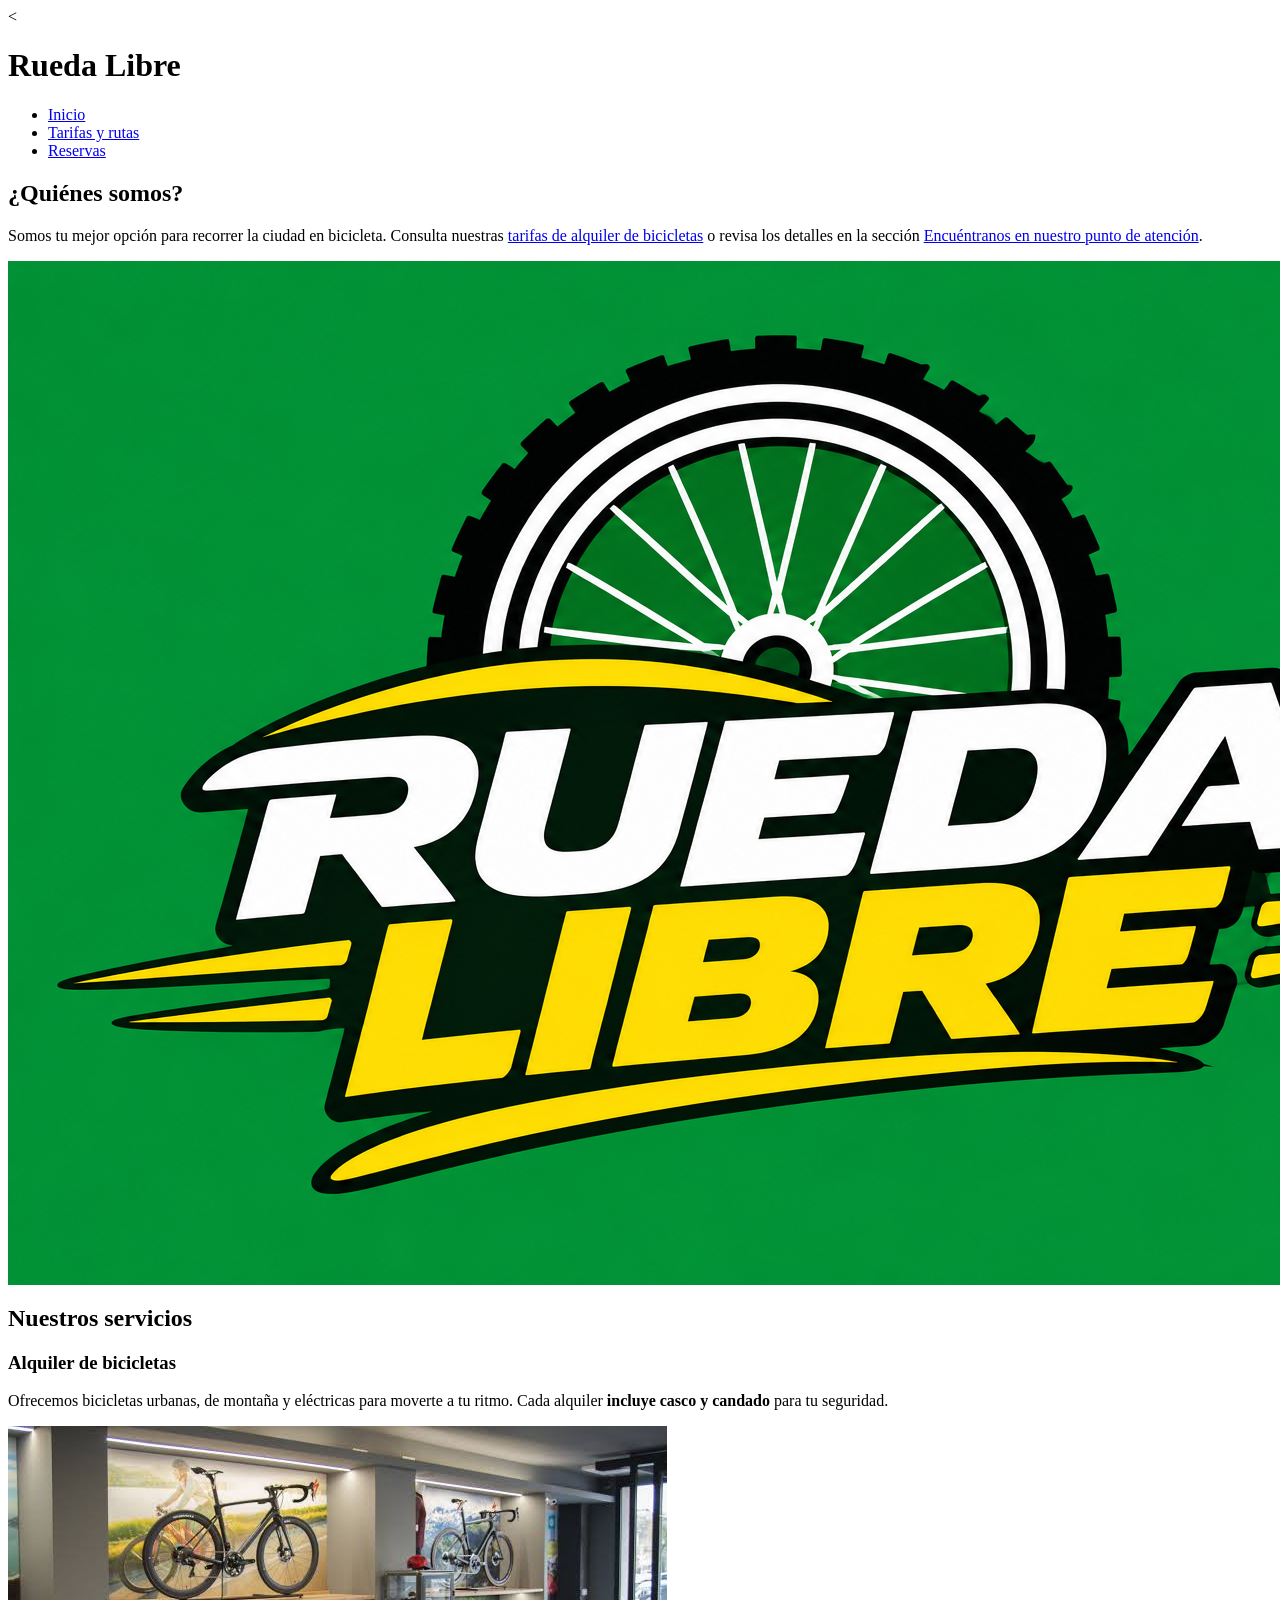
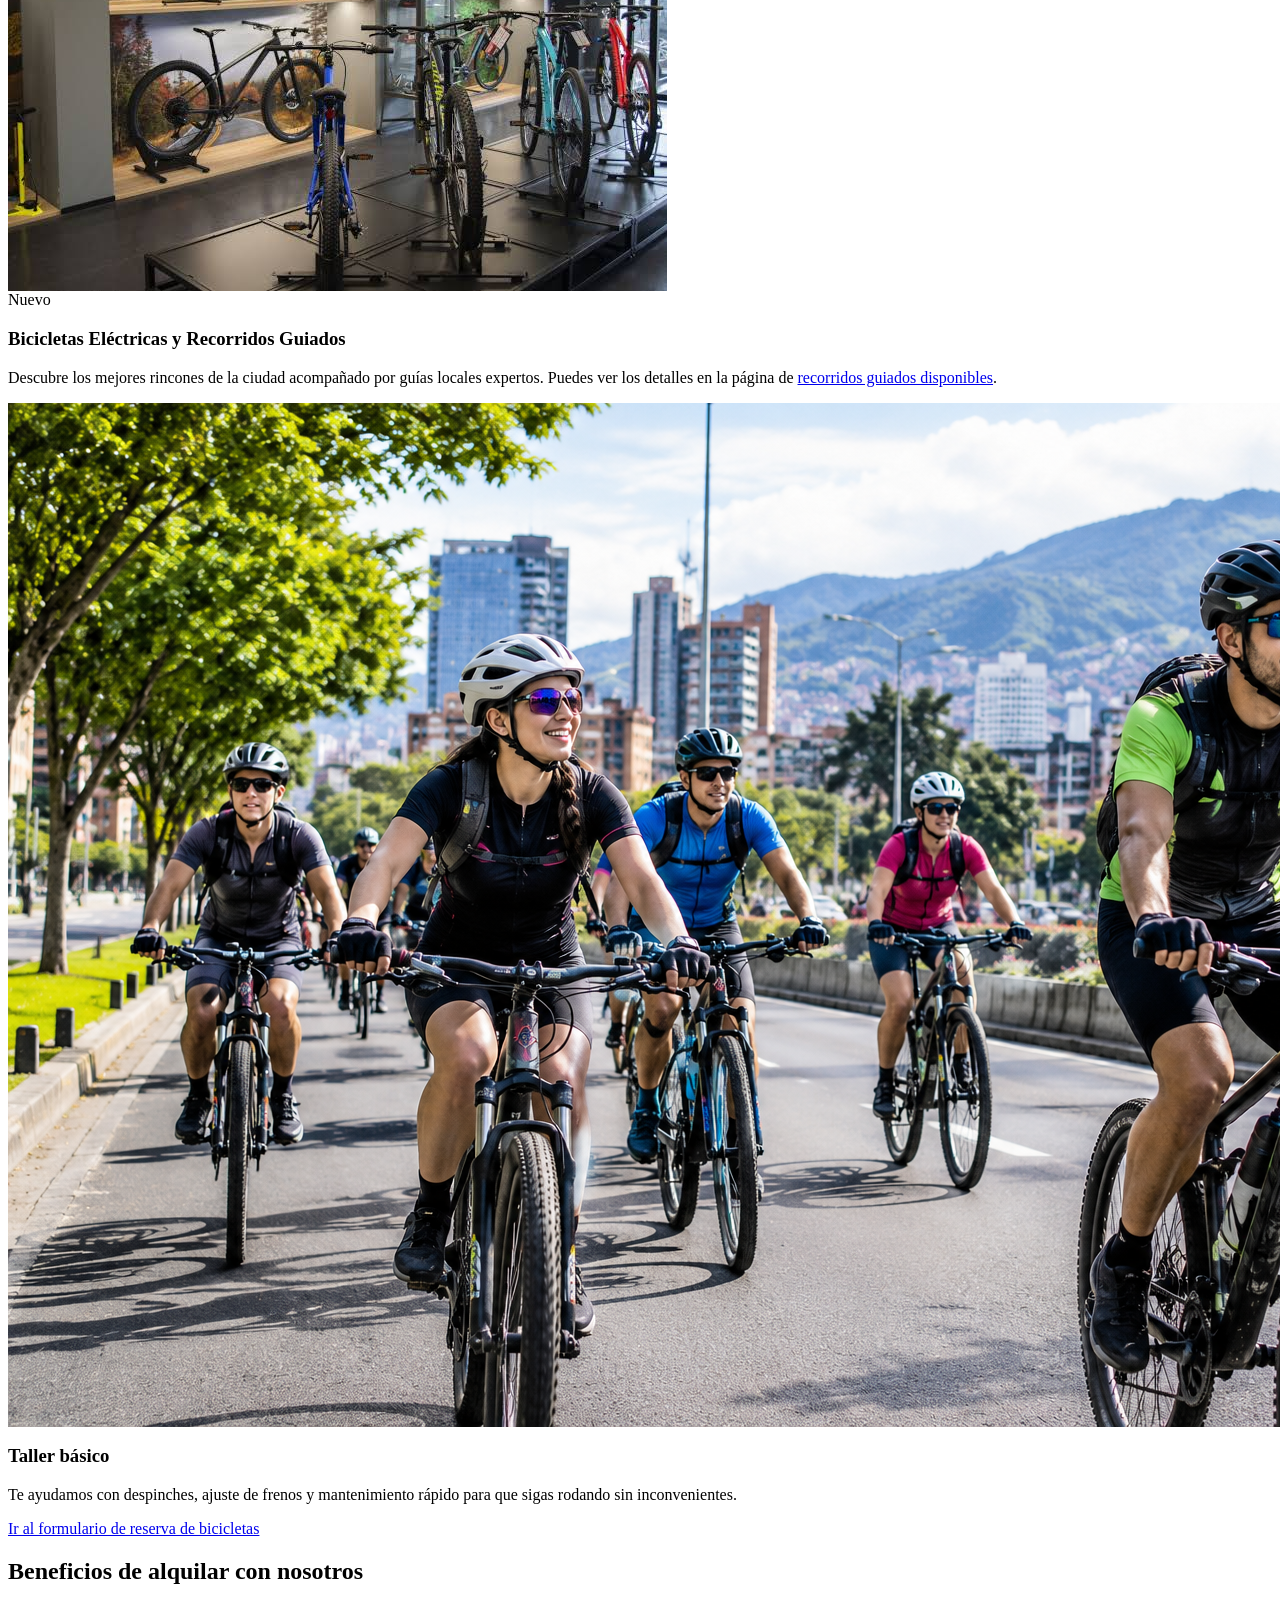
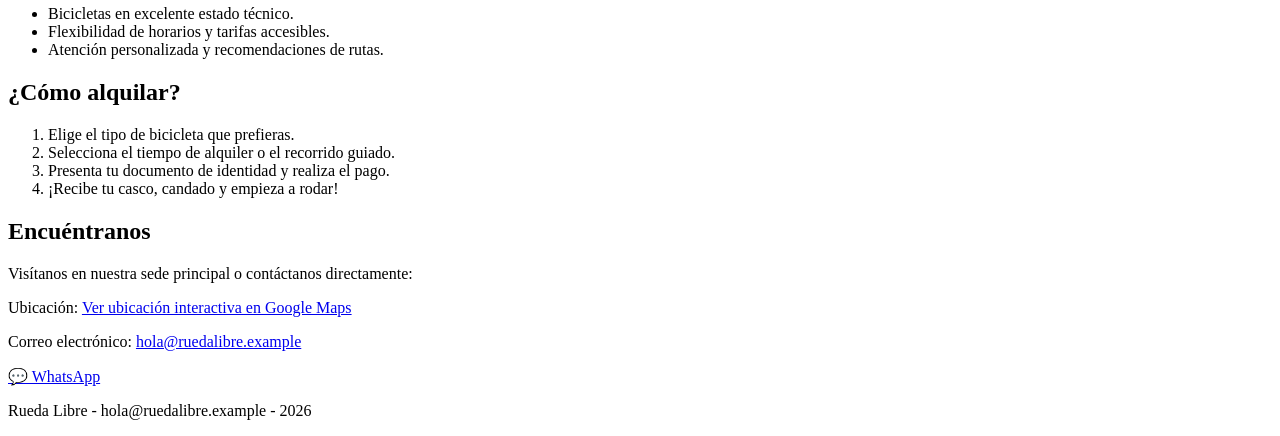
==== Index.html @ f7ac11cc "Se actualizan datos de tarifa usuario" ====
<<!DOCTYPE html>
<html lang="es">
<head>
    <meta charset="UTF-8">
    <meta name="viewport" content="width=device-width, initial-scale=1.0">
    <meta name="description" content="Rueda Libre - Alquiler de bicicletas y recorridos guiados en Medellín.">
    <title>Rueda Libre | Alquiler de bicicletas en Medellín</title>

    <!-- Google Fonts: Montserrat (700) y Open Sans (400, 600) (MiniReto 9) -->
    <link rel="preconnect" href="https://fonts.googleapis.com">
    <link rel="preconnect" href="https://fonts.gstatic.com" crossorigin>
    <link href="https://fonts.googleapis.com/css2?family=Montserrat:wght@700&family=Open+Sans:wght@400;600&display=swap" rel="stylesheet">

    <!-- Hoja de estilos externa (MiniReto 9) -->
    <link rel="stylesheet" href="css/styles.css">
</head>
<body>

    <header>
        <h1>Rueda Libre</h1>
        <nav aria-label="Navegación principal">
            <ul id="menu">
                <li><a href="index.html" class="activo">Inicio</a></li>
                <li><a href="paginas/tarifas.html">Tarifas y rutas</a></li>
                <li><a href="paginas/reservas.html">Reservas</a></li>
            </ul>
        </nav>
    </header>

    <main>
        <section>
            <h2>¿Quiénes somos?</h2>
            <p>Somos tu mejor opción para recorrer la ciudad en bicicleta. Consulta nuestras <a href="paginas/tarifas.html">tarifas de alquiler de bicicletas</a> o revisa los detalles en la sección <a href="#encuentranos">Encuéntranos en nuestro punto de atención</a>.</p>
            <img src="Imagenes/portada.jpg" alt="Persona disfrutando un recorrido en bicicleta por la ciudad" class="portada-img">
        </section>

        <section>
            <h2>Nuestros servicios</h2>

            <article class="tarjeta">
                <h3>Alquiler de bicicletas</h3>
                <p>Ofrecemos bicicletas urbanas, de montaña y eléctricas para moverte a tu ritmo. Cada alquiler <strong>incluye casco y candado</strong> para tu seguridad.</p>
                <img src="Imagenes/imagenes4.jpeg" alt="Bicicleta urbana lista para alquilar en la tienda">
            </article>

            <!-- Tarjeta con etiqueta "Nuevo" anclada (MiniReto 12) -->
            <article class="tarjeta">
                <span class="badge-nuevo">Nuevo</span>
                <h3>Bicicletas Eléctricas y Recorridos Guiados</h3>
                <p>Descubre los mejores rincones de la ciudad acompañado por guías locales expertos. Puedes ver los detalles en la página de <a href="paginas/tarifas.html#recorridos">recorridos guiados disponibles</a>.</p>
                <img src="Imagenes/Ruta paseo.jpg" alt="Grupo de ciclistas participando en un recorrido guiado">
            </article>

            <article class="tarjeta">
                <h3>Taller básico</h3>
                <p>Te ayudamos con despinches, ajuste de frenos y mantenimiento rápido para que sigas rodando sin inconvenientes.</p>
            </article>

            <p><a href="paginas/reservas.html" class="btn-cta">Ir al formulario de reserva de bicicletas</a></p>
        </section>

        <section>
            <h2>Beneficios de alquilar con nosotros</h2>
            <ul>
                <li>Bicicletas en excelente estado técnico.</li>
                <li>Flexibilidad de horarios y tarifas accesibles.</li>
                <li>Atención personalizada y recomendaciones de rutas.</li>
            </ul>
        </section>

        <section>
            <h2>¿Cómo alquilar?</h2>
            <ol>
                <li>Elige el tipo de bicicleta que prefieras.</li>
                <li>Selecciona el tiempo de alquiler o el recorrido guiado.</li>
                <li>Presenta tu documento de identidad y realiza el pago.</li>
                <li>¡Recibe tu casco, candado y empieza a rodar!</li>
            </ol>
        </section>

        <section id="encuentranos">
            <h2>Encuéntranos</h2>
            <p>Visítanos en nuestra sede principal o contáctanos directamente:</p>
            <p>Ubicación: <a href="https://maps.google.com" target="_blank" rel="noopener noreferrer">Ver ubicación interactiva en Google Maps</a></p>
            <p>Correo electrónico: <a href="mailto:hola@ruedalibre.example">hola@ruedalibre.example</a></p>
        </section>
    </main>

    <!-- Enlace flotante a WhatsApp (MiniReto 12) -->
    <a href="https://wa.me/573000000000" class="whatsapp-float" target="_blank" rel="noopener noreferrer" aria-label="Contactar por WhatsApp">
        💬 WhatsApp
    </a>

    <footer>
        <p>Rueda Libre - hola@ruedalibre.example - 2026</p>
    </footer>

</body>
</html>
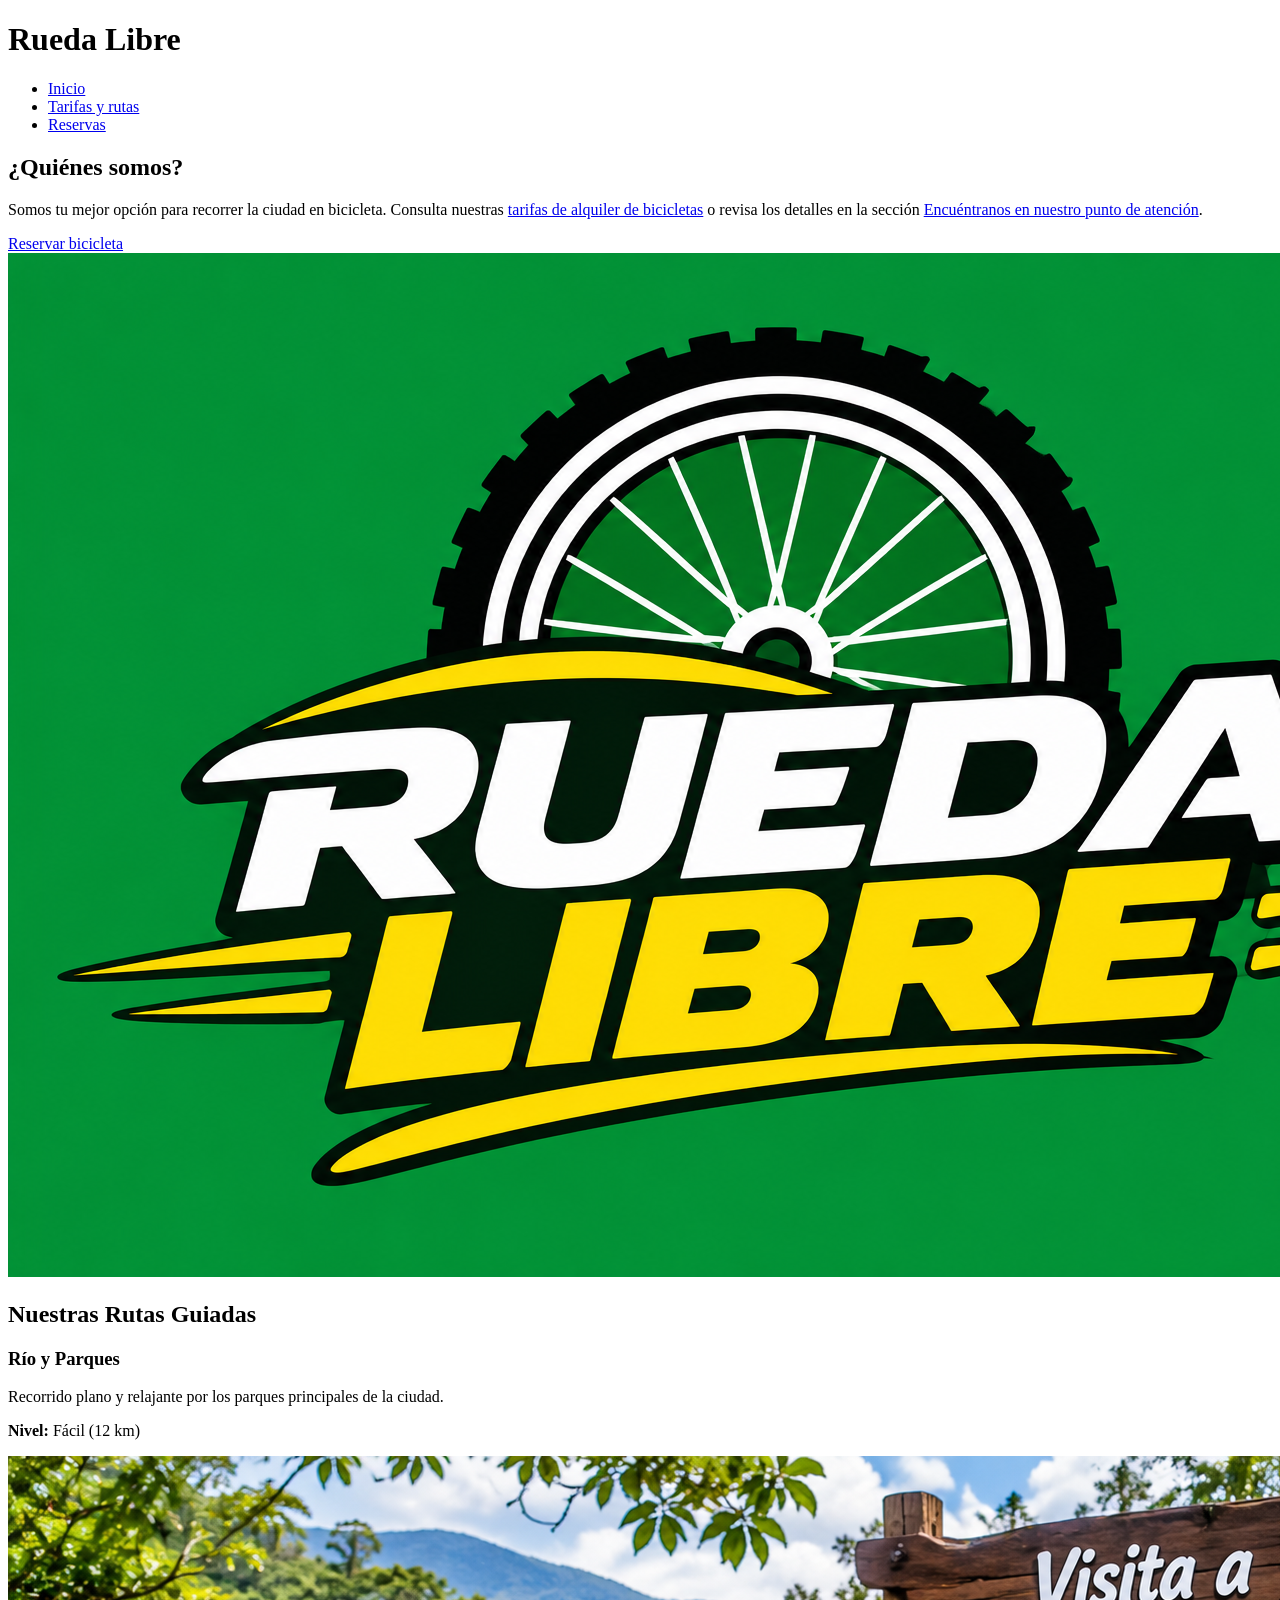
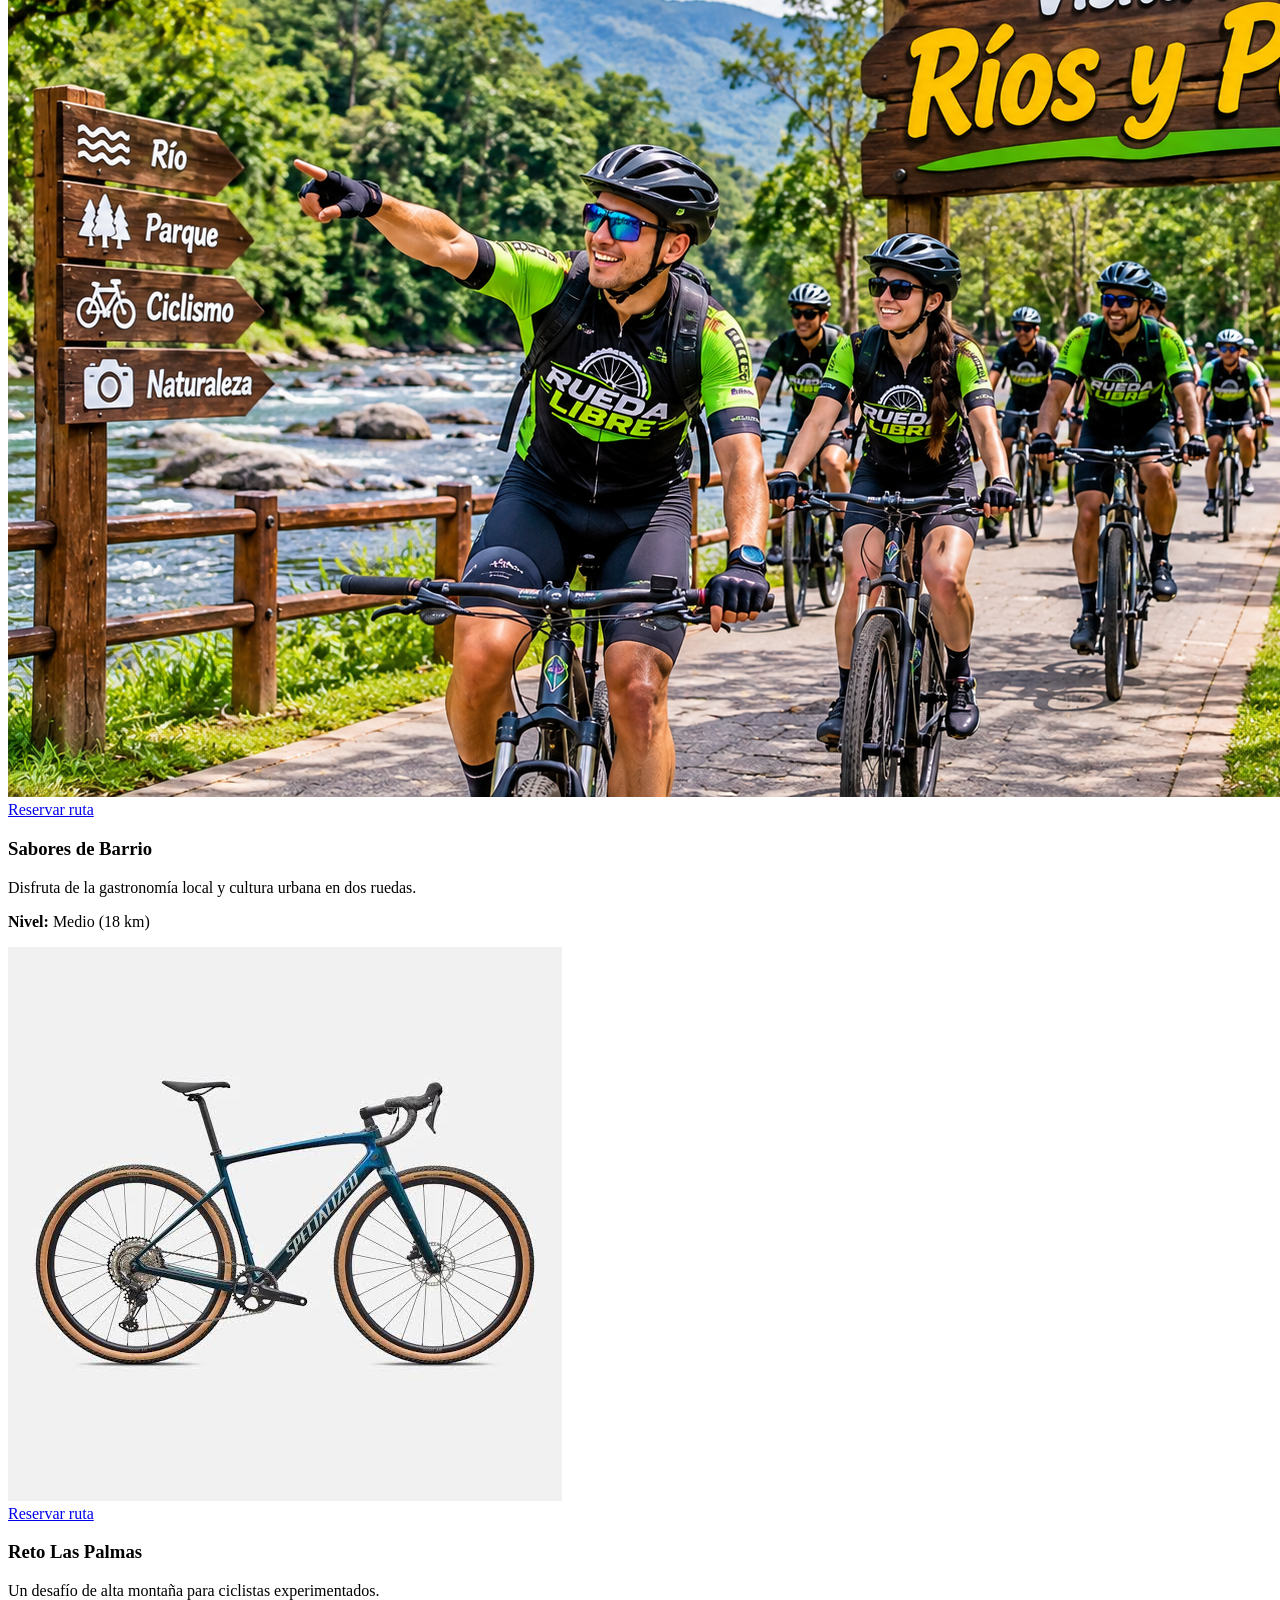
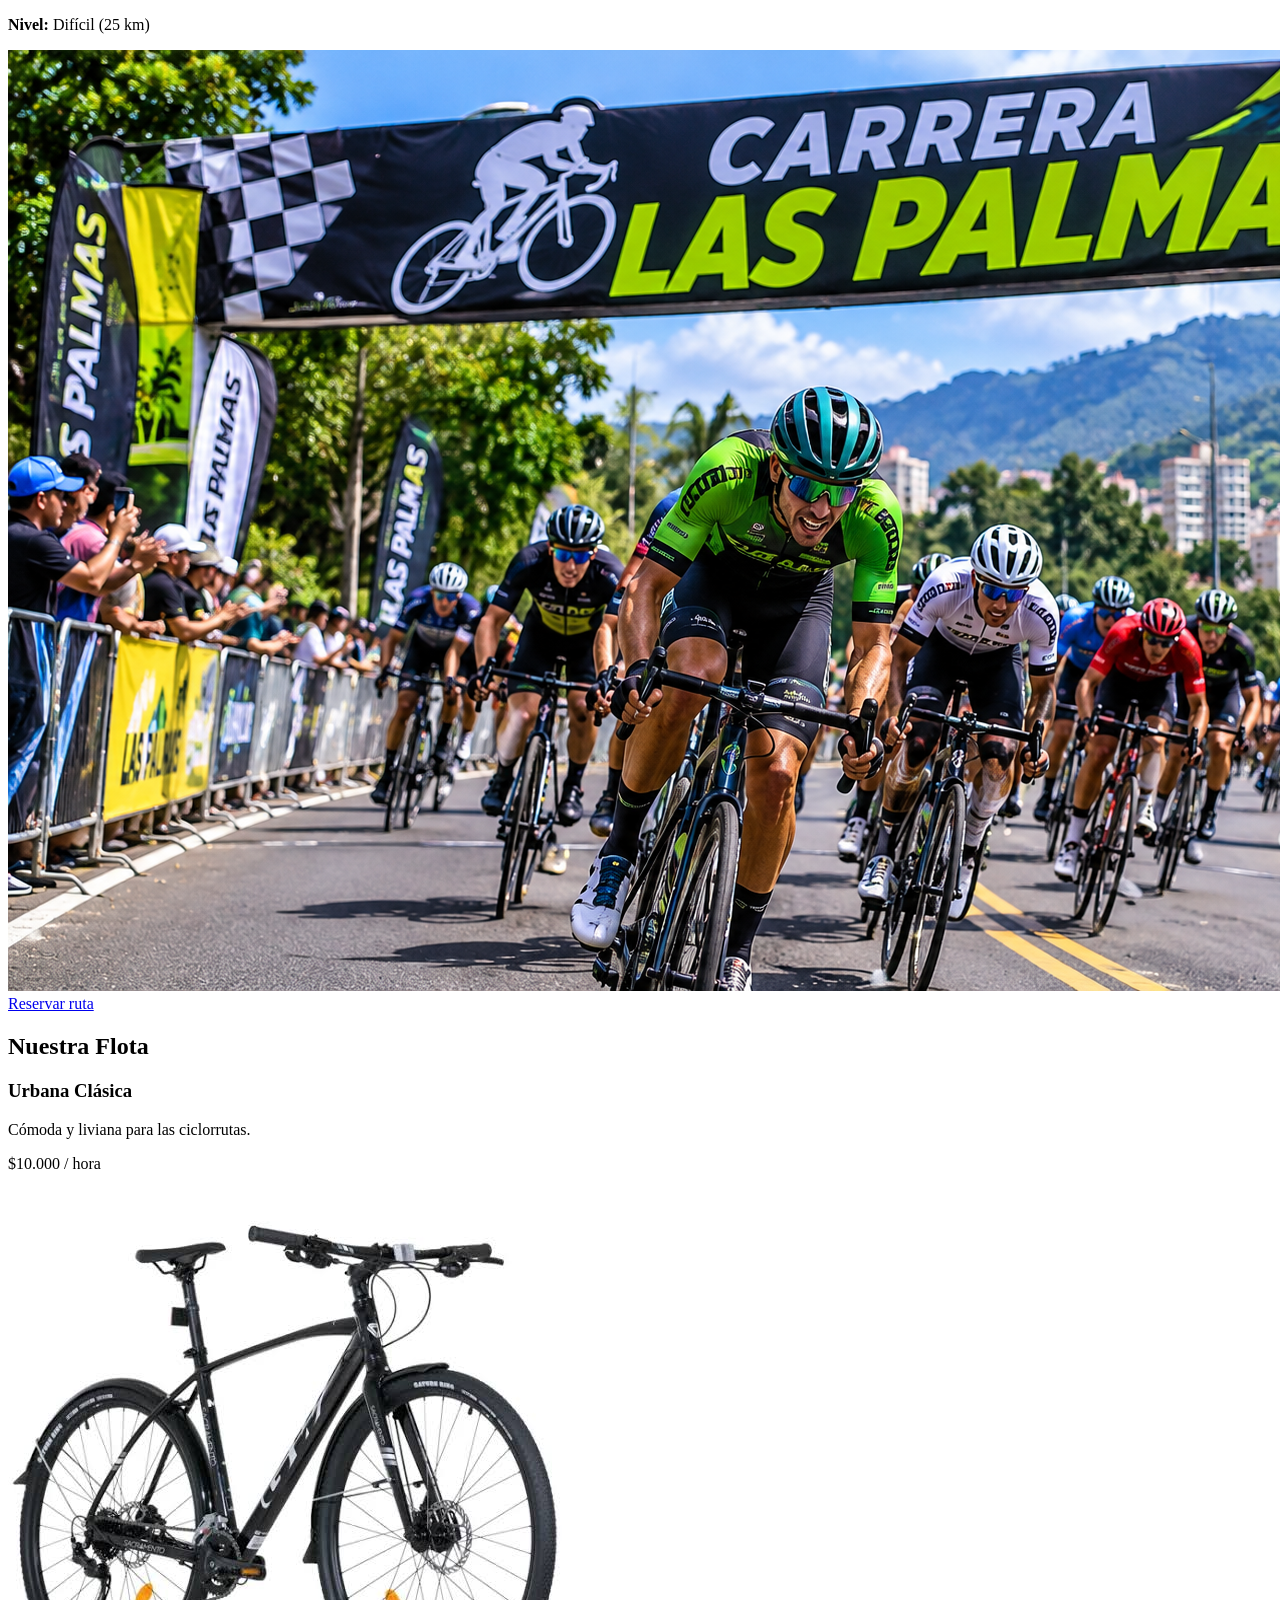
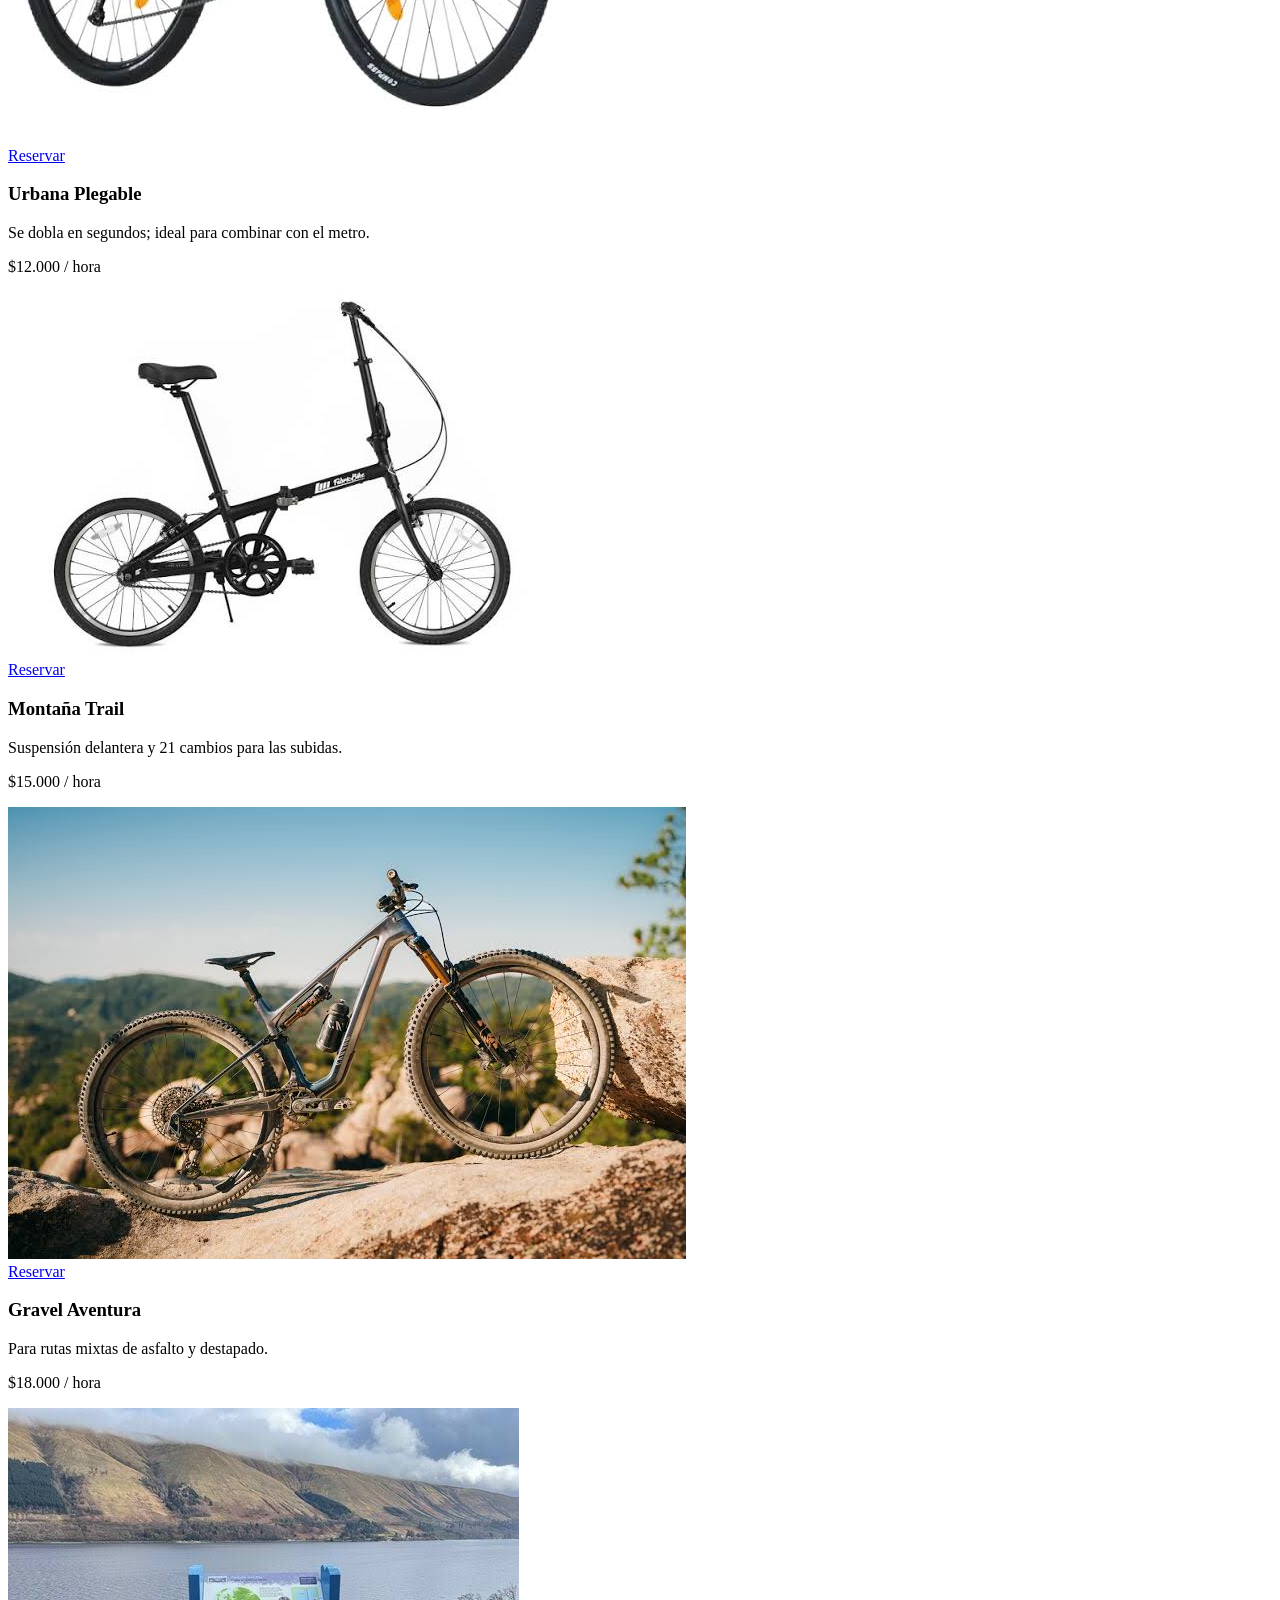
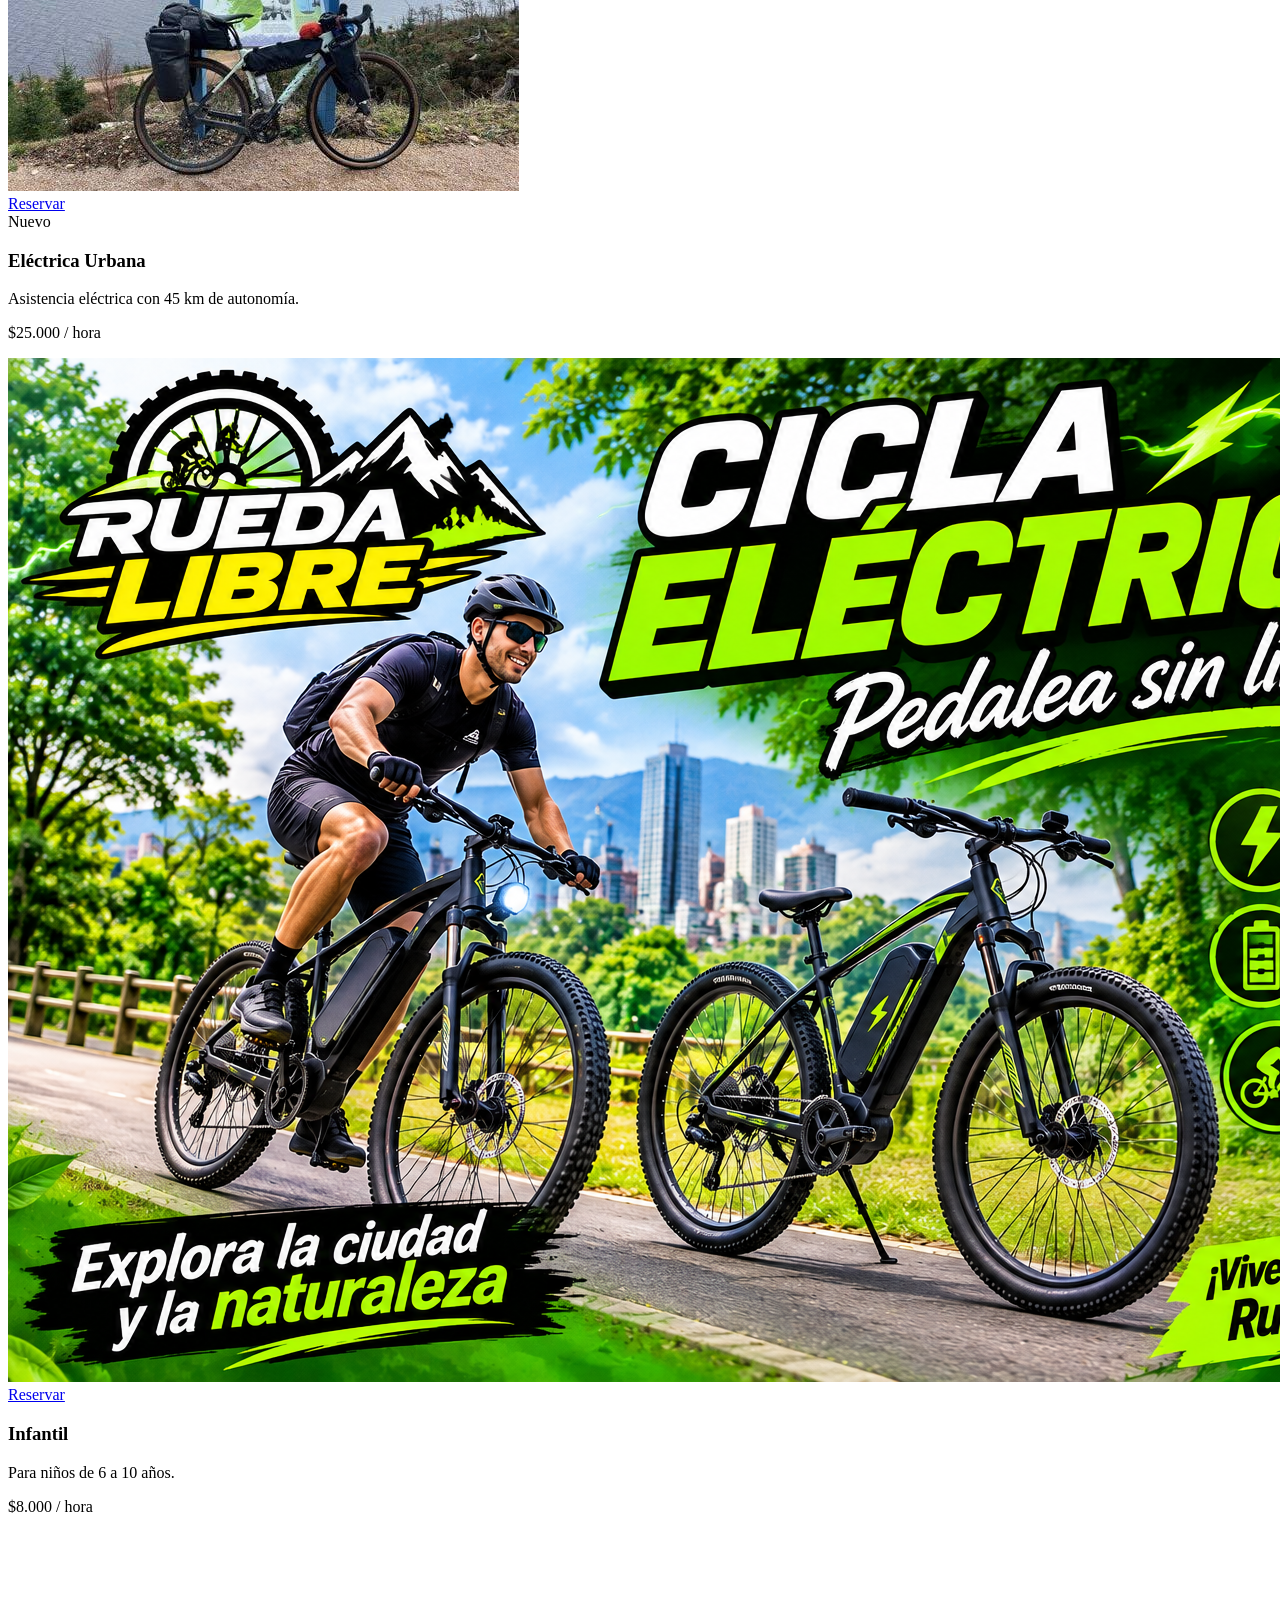
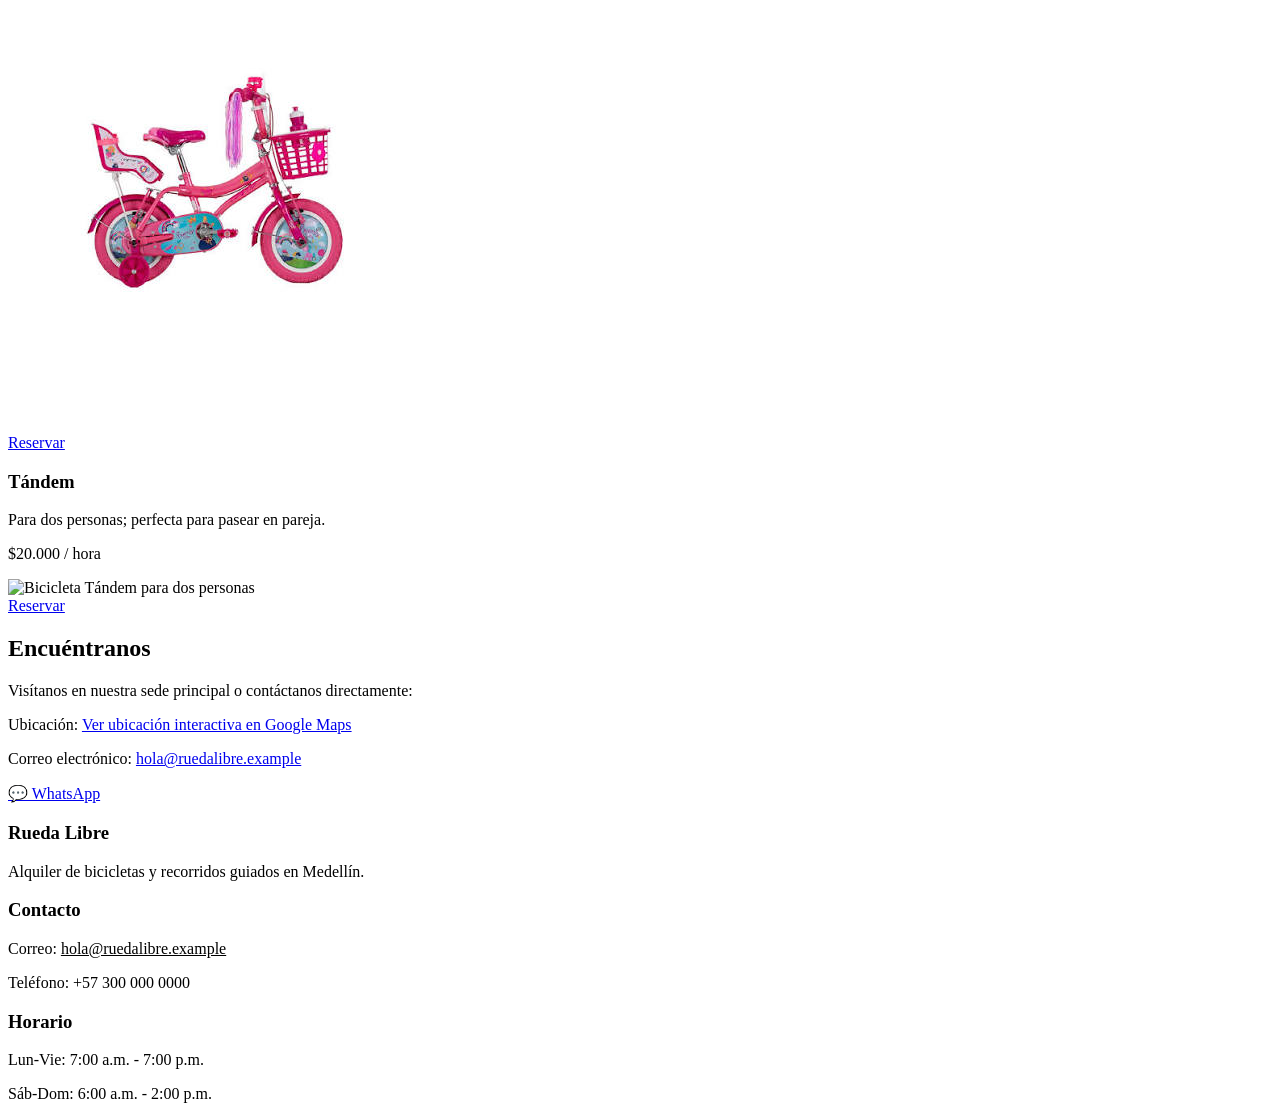
==== commit 9c46b679: "Semana 2" ====
--- a/Index.html
+++ b/Index.html
@@ -1,4 +1,4 @@
-<<!DOCTYPE html>
+<!DOCTYPE html>
 <html lang="es">
 <head>
     <meta charset="UTF-8">
@@ -6,12 +6,9 @@
     <meta name="description" content="Rueda Libre - Alquiler de bicicletas y recorridos guiados en Medellín.">
     <title>Rueda Libre | Alquiler de bicicletas en Medellín</title>
 
-    <!-- Google Fonts: Montserrat (700) y Open Sans (400, 600) (MiniReto 9) -->
     <link rel="preconnect" href="https://fonts.googleapis.com">
     <link rel="preconnect" href="https://fonts.gstatic.com" crossorigin>
     <link href="https://fonts.googleapis.com/css2?family=Montserrat:wght@700&family=Open+Sans:wght@400;600&display=swap" rel="stylesheet">
-
-    <!-- Hoja de estilos externa (MiniReto 9) -->
     <link rel="stylesheet" href="css/styles.css">
 </head>
 <body>
@@ -28,54 +25,130 @@
     </header>
 
     <main>
-        <section>
-            <h2>¿Quiénes somos?</h2>
-            <p>Somos tu mejor opción para recorrer la ciudad en bicicleta. Consulta nuestras <a href="paginas/tarifas.html">tarifas de alquiler de bicicletas</a> o revisa los detalles en la sección <a href="#encuentranos">Encuéntranos en nuestro punto de atención</a>.</p>
-            <img src="Imagenes/portada.jpg" alt="Persona disfrutando un recorrido en bicicleta por la ciudad" class="portada-img">
+        <!-- Portada en 2 columnas (Grid) -->
+        <section class="portada-grid">
+            <div>
+                <h2>¿Quiénes somos?</h2>
+                <p>Somos tu mejor opción para recorrer la ciudad en bicicleta. Consulta nuestras <a href="paginas/tarifas.html">tarifas de alquiler de bicicletas</a> o revisa los detalles en la sección <a href="#encuentranos">Encuéntranos en nuestro punto de atención</a>.</p>
+                <a href="paginas/reservas.html" class="btn-cta">Reservar bicicleta</a>
+            </div>
+            <div>
+                <img src="Imagenes/portada.jpg" alt="Persona disfrutando un recorrido en bicicleta por la ciudad" class="portada-img">
+            </div>
         </section>
 
+        <!-- Galería de Rutas Guiadas (MiniReto 3: 3 columnas en escritorio) -->
         <section>
-            <h2>Nuestros servicios</h2>
+            <h2>Nuestras Rutas Guiadas</h2>
+            <div class="rutas-grid">
+                <article class="tarjeta">
+                    <div class="tarjeta-cuerpo">
+                        <h3>Río y Parques</h3>
+                        <p>Recorrido plano y relajante por los parques principales de la ciudad.</p>
+                        <p><strong>Nivel:</strong> Fácil (12 km)</p>
+                        <img src="Imagenes/cicla rio.png" alt="Recorrido Río y Parques">
+                    </div>
+                    <a href="paginas/reservas.html" class="btn-cta">Reservar ruta</a>
+                </article>
 
-            <article class="tarjeta">
-                <h3>Alquiler de bicicletas</h3>
-                <p>Ofrecemos bicicletas urbanas, de montaña y eléctricas para moverte a tu ritmo. Cada alquiler <strong>incluye casco y candado</strong> para tu seguridad.</p>
-                <img src="Imagenes/imagenes4.jpeg" alt="Bicicleta urbana lista para alquilar en la tienda">
-            </article>
+                <article class="tarjeta">
+                    <div class="tarjeta-cuerpo">
+                        <h3>Sabores de Barrio</h3>
+                        <p>Disfruta de la gastronomía local y cultura urbana en dos ruedas.</p>
+                        <p><strong>Nivel:</strong> Medio (18 km)</p>
+                        <img src="Imagenes/imagenes.jpeg" alt="Recorrido Sabores de Barrio">
+                    </div>
+                    <a href="paginas/reservas.html" class="btn-cta">Reservar ruta</a>
+                </article>
 
-            <!-- Tarjeta con etiqueta "Nuevo" anclada (MiniReto 12) -->
-            <article class="tarjeta">
-                <span class="badge-nuevo">Nuevo</span>
-                <h3>Bicicletas Eléctricas y Recorridos Guiados</h3>
-                <p>Descubre los mejores rincones de la ciudad acompañado por guías locales expertos. Puedes ver los detalles en la página de <a href="paginas/tarifas.html#recorridos">recorridos guiados disponibles</a>.</p>
-                <img src="Imagenes/Ruta paseo.jpg" alt="Grupo de ciclistas participando en un recorrido guiado">
-            </article>
-
-            <article class="tarjeta">
-                <h3>Taller básico</h3>
-                <p>Te ayudamos con despinches, ajuste de frenos y mantenimiento rápido para que sigas rodando sin inconvenientes.</p>
-            </article>
-
-            <p><a href="paginas/reservas.html" class="btn-cta">Ir al formulario de reserva de bicicletas</a></p>
+                <article class="tarjeta">
+                    <div class="tarjeta-cuerpo">
+                        <h3>Reto Las Palmas</h3>
+                        <p>Un desafío de alta montaña para ciclistas experimentados.</p>
+                        <p><strong>Nivel:</strong> Difícil (25 km)</p>
+                        <img src="Imagenes/Cicla las Palmas.png" alt="Recorrido Reto Las Palmas">
+                    </div>
+                    <a href="paginas/reservas.html" class="btn-cta">Reservar ruta</a>
+                </article>
+            </div>
         </section>
 
+        <!-- Sección "Nuestra flota" en Cuadrícula Grid Adaptable (MiniReto 2) -->
         <section>
-            <h2>Beneficios de alquilar con nosotros</h2>
-            <ul>
-                <li>Bicicletas en excelente estado técnico.</li>
-                <li>Flexibilidad de horarios y tarifas accesibles.</li>
-                <li>Atención personalizada y recomendaciones de rutas.</li>
-            </ul>
-        </section>
+            <h2>Nuestra Flota</h2>
+            <div class="flota-grid">
+                <article class="tarjeta">
+                    <div class="tarjeta-cuerpo">
+                        <h3>Urbana Clásica</h3>
+                        <p>Cómoda y liviana para las ciclorrutas.</p>
+                        <p class="precio">$10.000 / hora</p>
+                        <img src="Imagenes/cicla ruta.jpeg" alt="Bicicleta Urbana Clásica">
+                    </div>
+                    <a href="paginas/reservas.html" class="btn-cta">Reservar</a>
+                </article>
 
-        <section>
-            <h2>¿Cómo alquilar?</h2>
-            <ol>
-                <li>Elige el tipo de bicicleta que prefieras.</li>
-                <li>Selecciona el tiempo de alquiler o el recorrido guiado.</li>
-                <li>Presenta tu documento de identidad y realiza el pago.</li>
-                <li>¡Recibe tu casco, candado y empieza a rodar!</li>
-            </ol>
+                <article class="tarjeta">
+                    <div class="tarjeta-cuerpo">
+                        <h3>Urbana Plegable</h3>
+                        <p>Se dobla en segundos; ideal para combinar con el metro.</p>
+                        <p class="precio">$12.000 / hora</p>
+                        <img src="Imagenes/cicla Plegable.jpeg" alt="Bicicleta Urbana Plegable">
+                    </div>
+                    <a href="paginas/reservas.html" class="btn-cta">Reservar</a>
+                </article>
+
+                <article class="tarjeta">
+                    <div class="tarjeta-cuerpo">
+                        <h3>Montaña Trail</h3>
+                        <p>Suspensión delantera y 21 cambios para las subidas.</p>
+                        <p class="precio">$15.000 / hora</p>
+                        <img src="Imagenes/cicla montaña.jpeg" alt="Bicicleta Montaña Trail">
+                    </div>
+                    <a href="paginas/reservas.html" class="btn-cta">Reservar</a>
+                </article>
+
+                <article class="tarjeta">
+                    <div class="tarjeta-cuerpo">
+                        <h3>Gravel Aventura</h3>
+                        <p>Para rutas mixtas de asfalto y destapado.</p>
+                        <p class="precio">$18.000 / hora</p>
+                        <img src="Imagenes/cicla gravel.jpeg" alt="Bicicleta Gravel Aventura">
+                    </div>
+                    <a href="paginas/reservas.html" class="btn-cta">Reservar</a>
+                </article>
+
+                <article class="tarjeta">
+                    <span class="badge-nuevo">Nuevo</span>
+                    <div class="tarjeta-cuerpo">
+                        <h3>Eléctrica Urbana</h3>
+                        <p>Asistencia eléctrica con 45 km de autonomía.</p>
+                        <p class="precio">$25.000 / hora</p>
+                        <img src="Imagenes/Cicla Eléctrica.png" alt="Bicicleta Eléctrica Urbana">
+                    </div>
+                    <a href="paginas/reservas.html" class="btn-cta">Reservar</a>
+                </article>
+
+                <article class="tarjeta">
+                    <div class="tarjeta-cuerpo">
+                        <h3>Infantil</h3>
+                        <p>Para niños de 6 a 10 años.</p>
+                        <p class="precio">$8.000 / hora</p>
+                        <img src="Imagenes/imagenes5.jpeg" alt="Bicicleta Infantil">
+                    </div>
+                    <a href="paginas/reservas.html" class="btn-cta">Reservar</a>
+                </article>
+
+                <!-- Séptimo modelo (MiniReto 2) -->
+                <article class="tarjeta">
+                    <div class="tarjeta-cuerpo">
+                        <h3>Tándem</h3>
+                        <p>Para dos personas; perfecta para pasear en pareja.</p>
+                        <p class="precio">$20.000 / hora</p>
+                        <img src="img/tandem.jpg" alt="Bicicleta Tándem para dos personas">
+                    </div>
+                    <a href="paginas/reservas.html" class="btn-cta">Reservar</a>
+                </article>
+            </div>
         </section>
 
         <section id="encuentranos">
@@ -86,14 +159,28 @@
         </section>
     </main>
 
-    <!-- Enlace flotante a WhatsApp (MiniReto 12) -->
     <a href="https://wa.me/573000000000" class="whatsapp-float" target="_blank" rel="noopener noreferrer" aria-label="Contactar por WhatsApp">
         💬 WhatsApp
     </a>
 
+    <!-- Footer Flexbox en 3 bloques (MiniReto 1) -->
     <footer>
-        <p>Rueda Libre - hola@ruedalibre.example - 2026</p>
+        <div>
+            <h3>Rueda Libre</h3>
+            <p>Alquiler de bicicletas y recorridos guiados en Medellín.</p>
+        </div>
+        <div>
+            <h3>Contacto</h3>
+            <p>Correo: <a href="mailto:hola@ruedalibre.example" style="color:var(--crema);">hola@ruedalibre.example</a></p>
+            <p>Teléfono: +57 300 000 0000</p>
+        </div>
+        <div>
+            <h3>Horario</h3>
+            <p>Lun-Vie: 7:00 a.m. - 7:00 p.m.</p>
+            <p>Sáb-Dom: 6:00 a.m. - 2:00 p.m.</p>
+        </div>
     </footer>
 
 </body>
-</html>+</html>
+
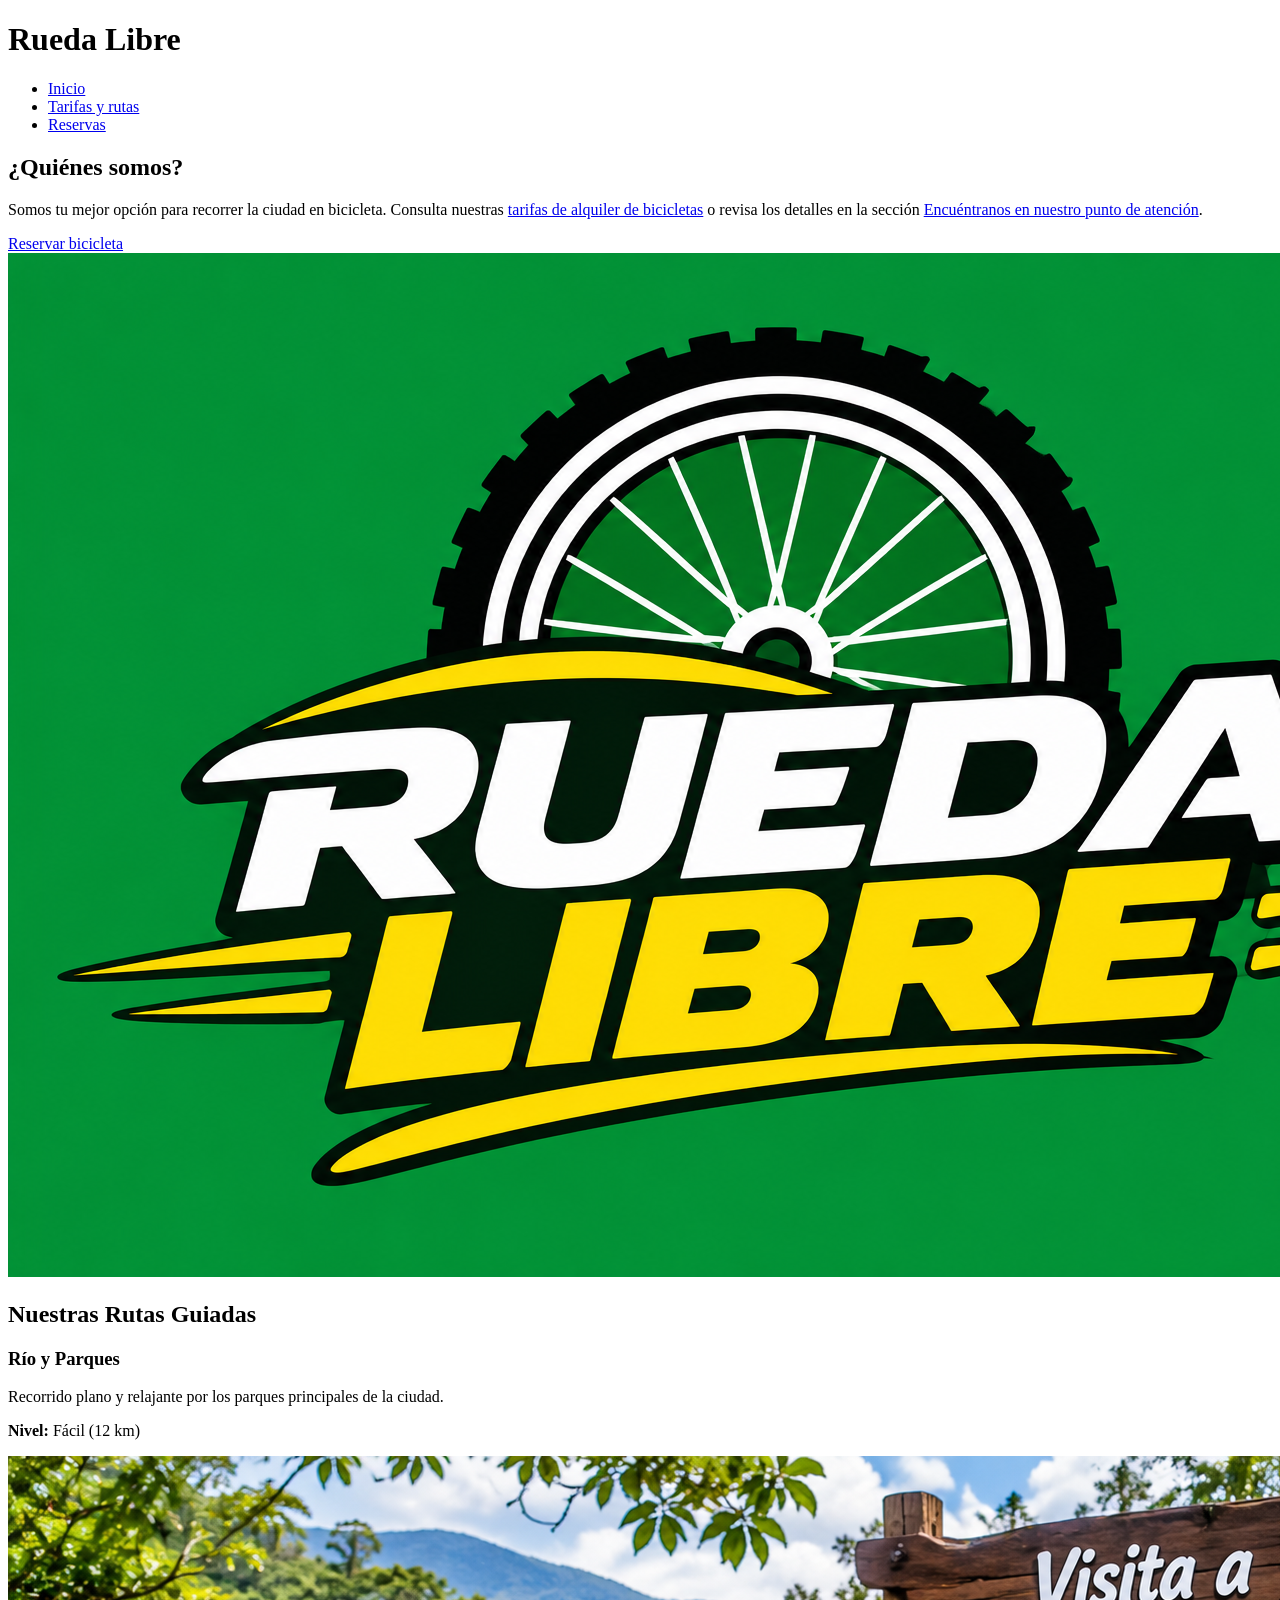
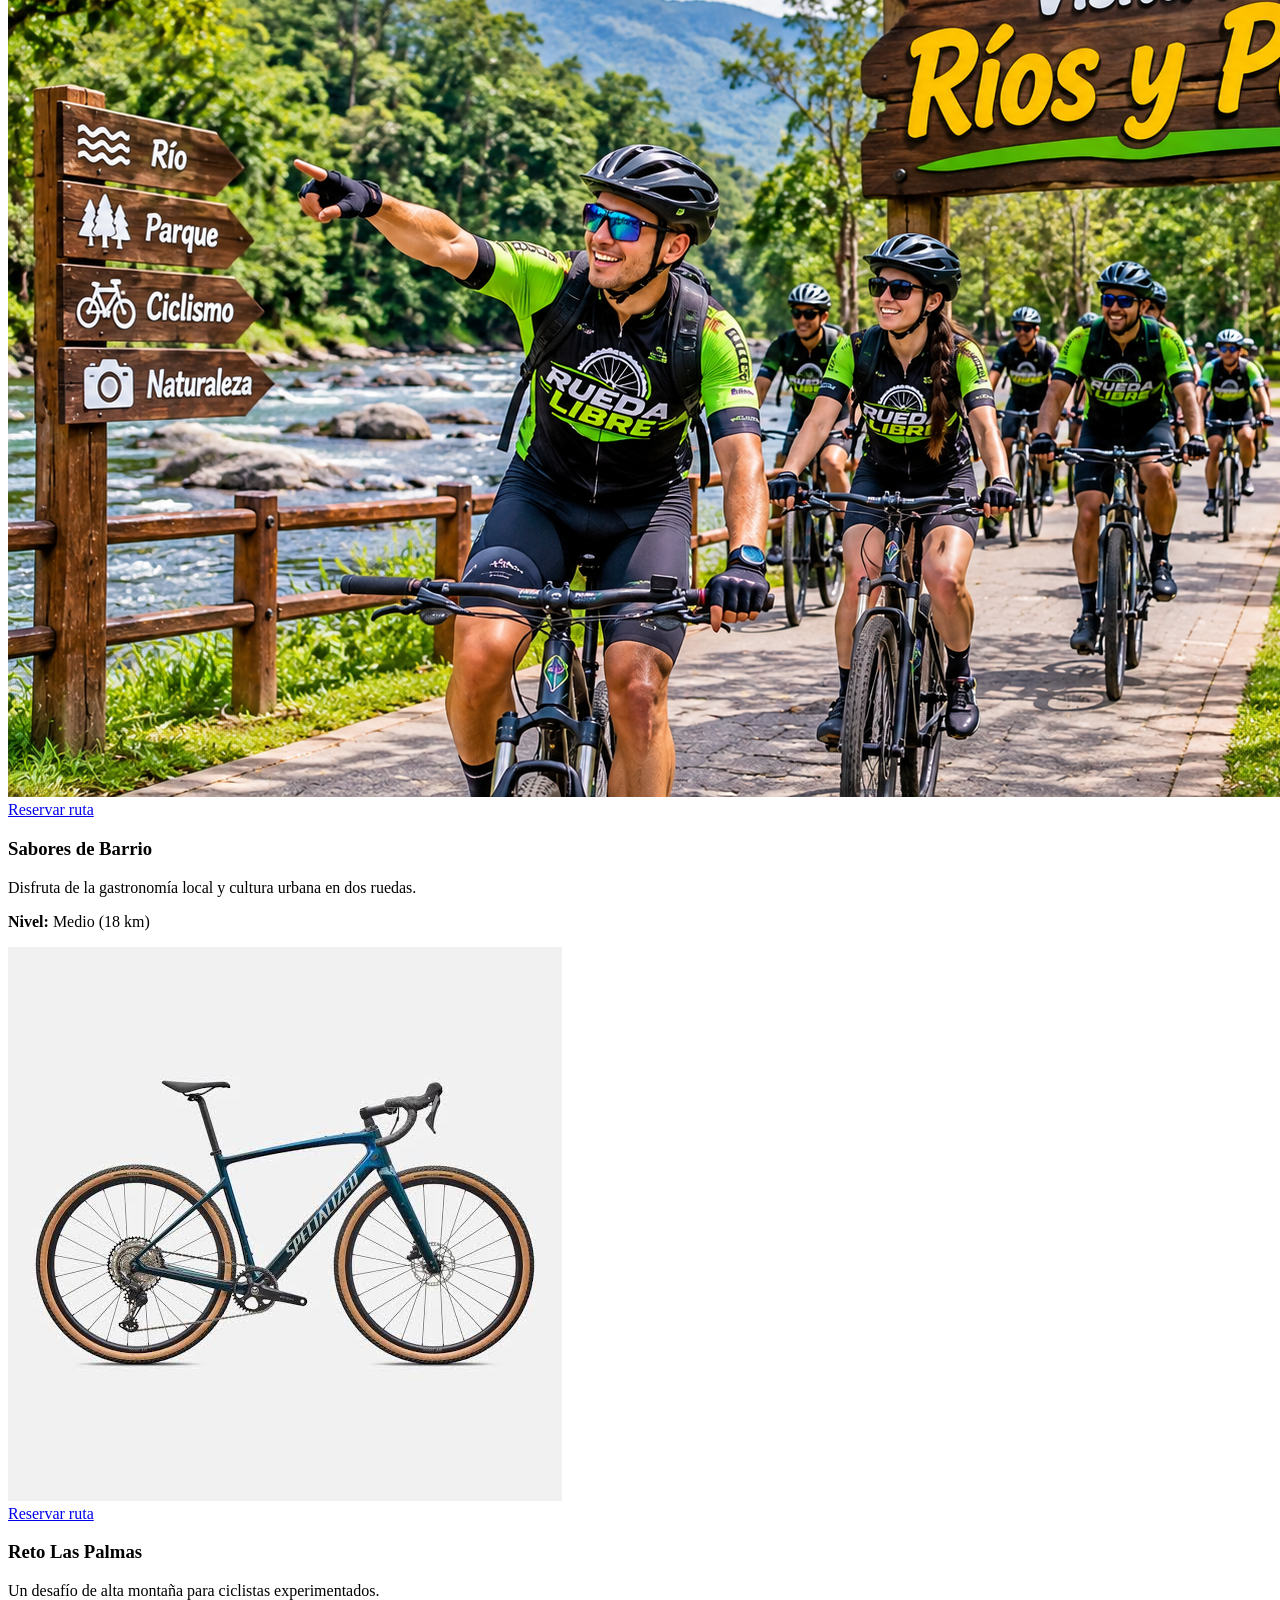
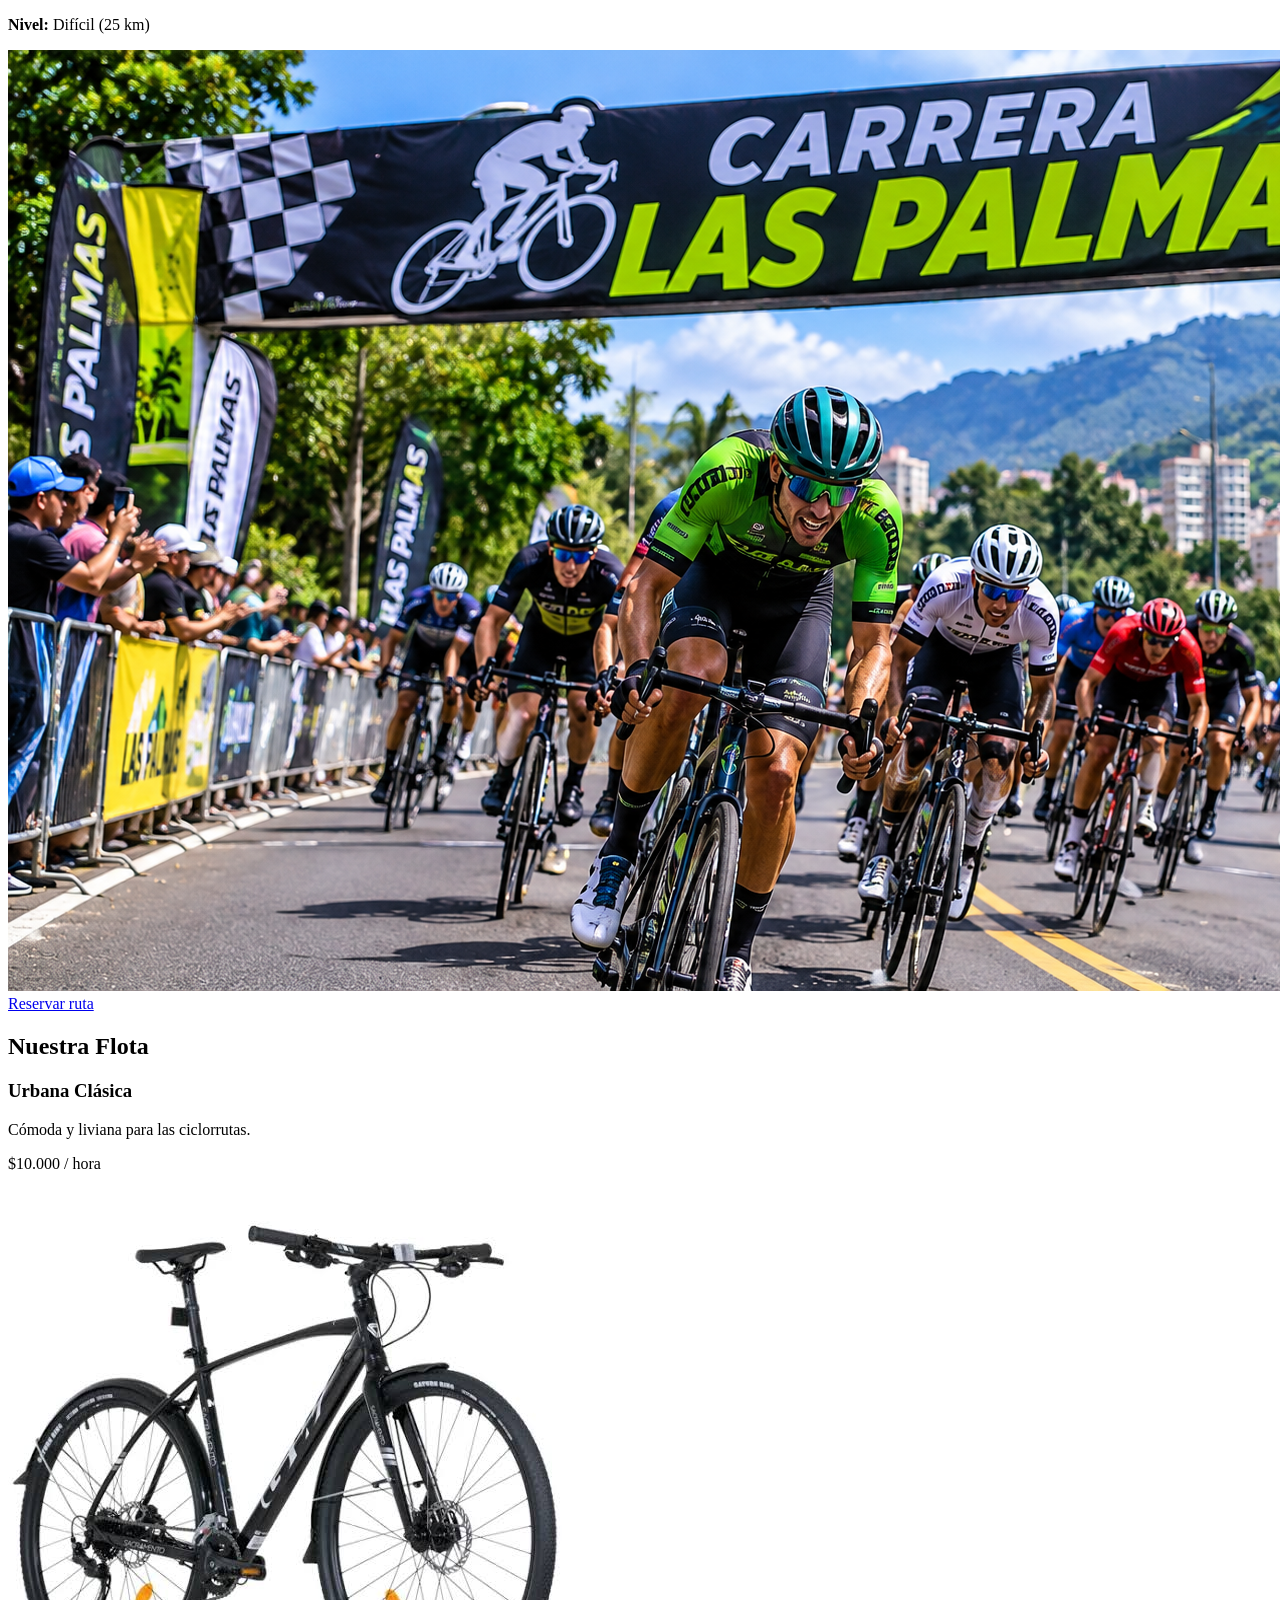
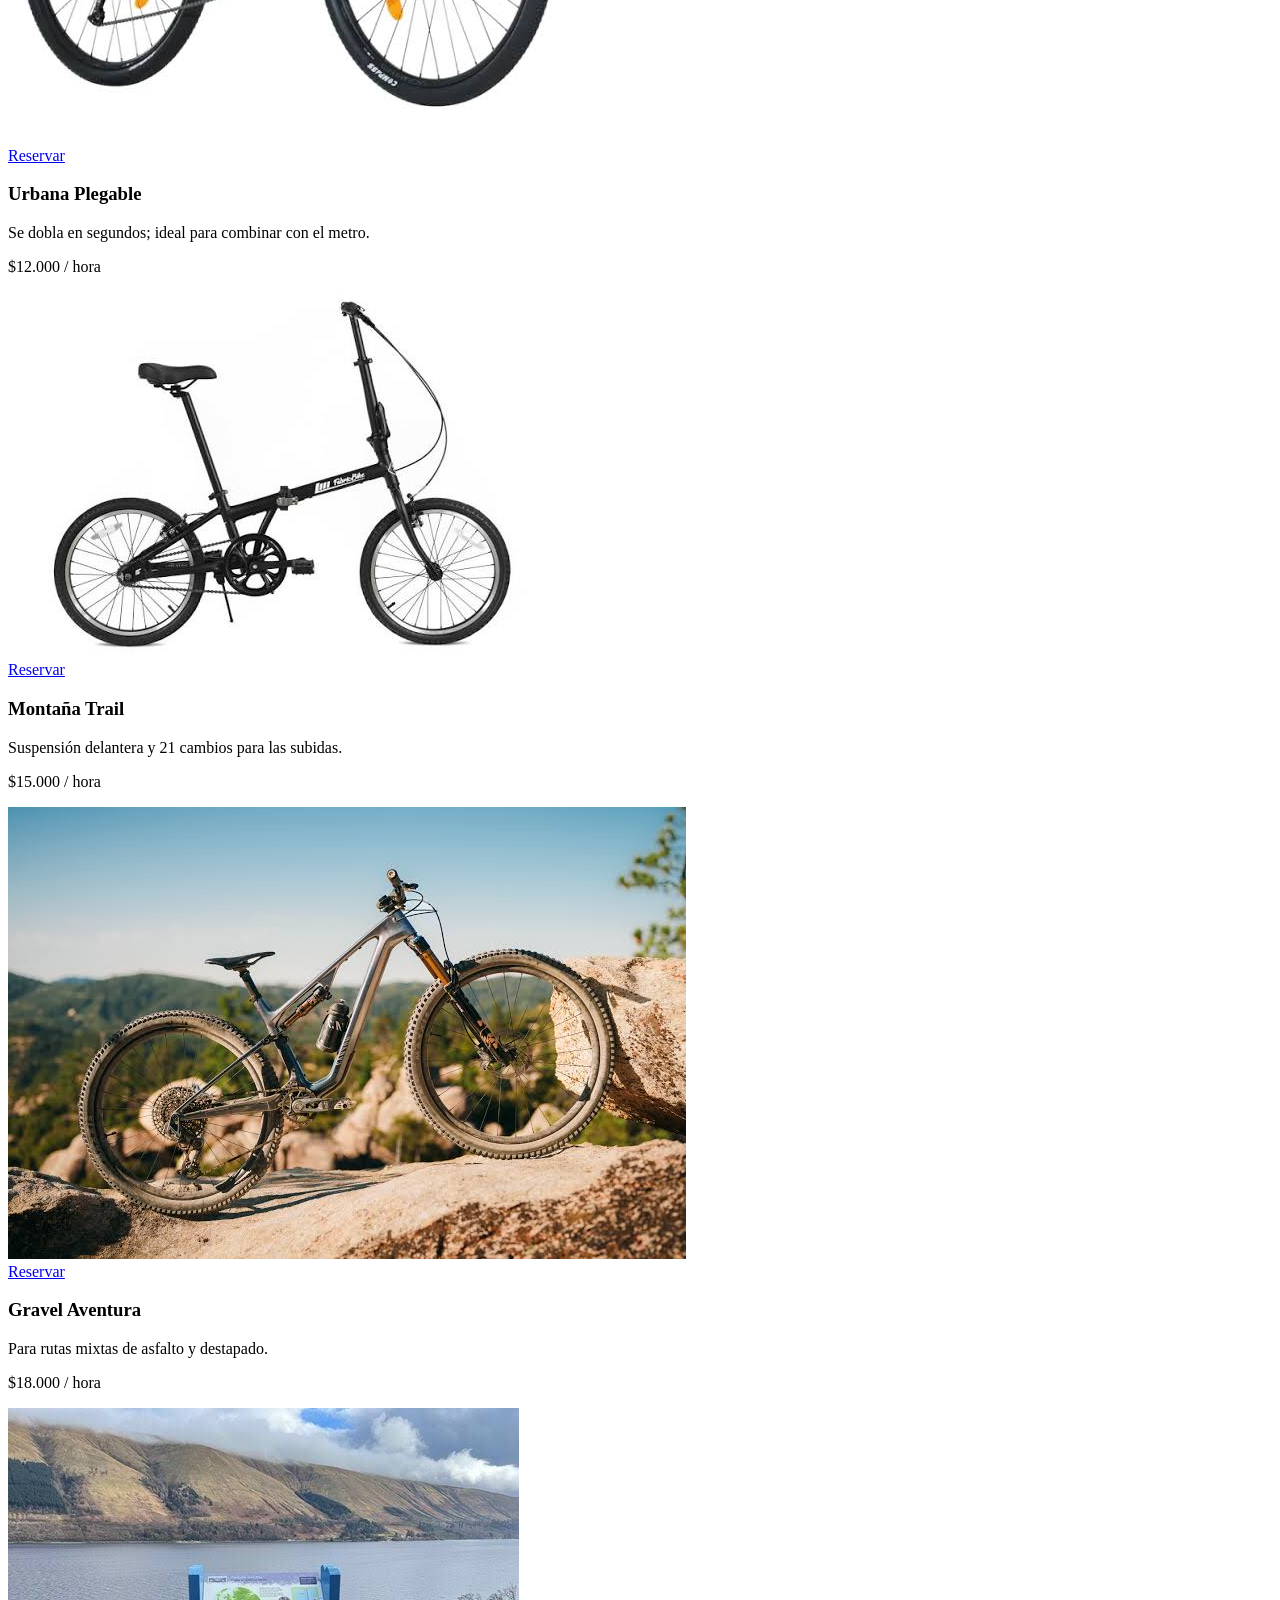
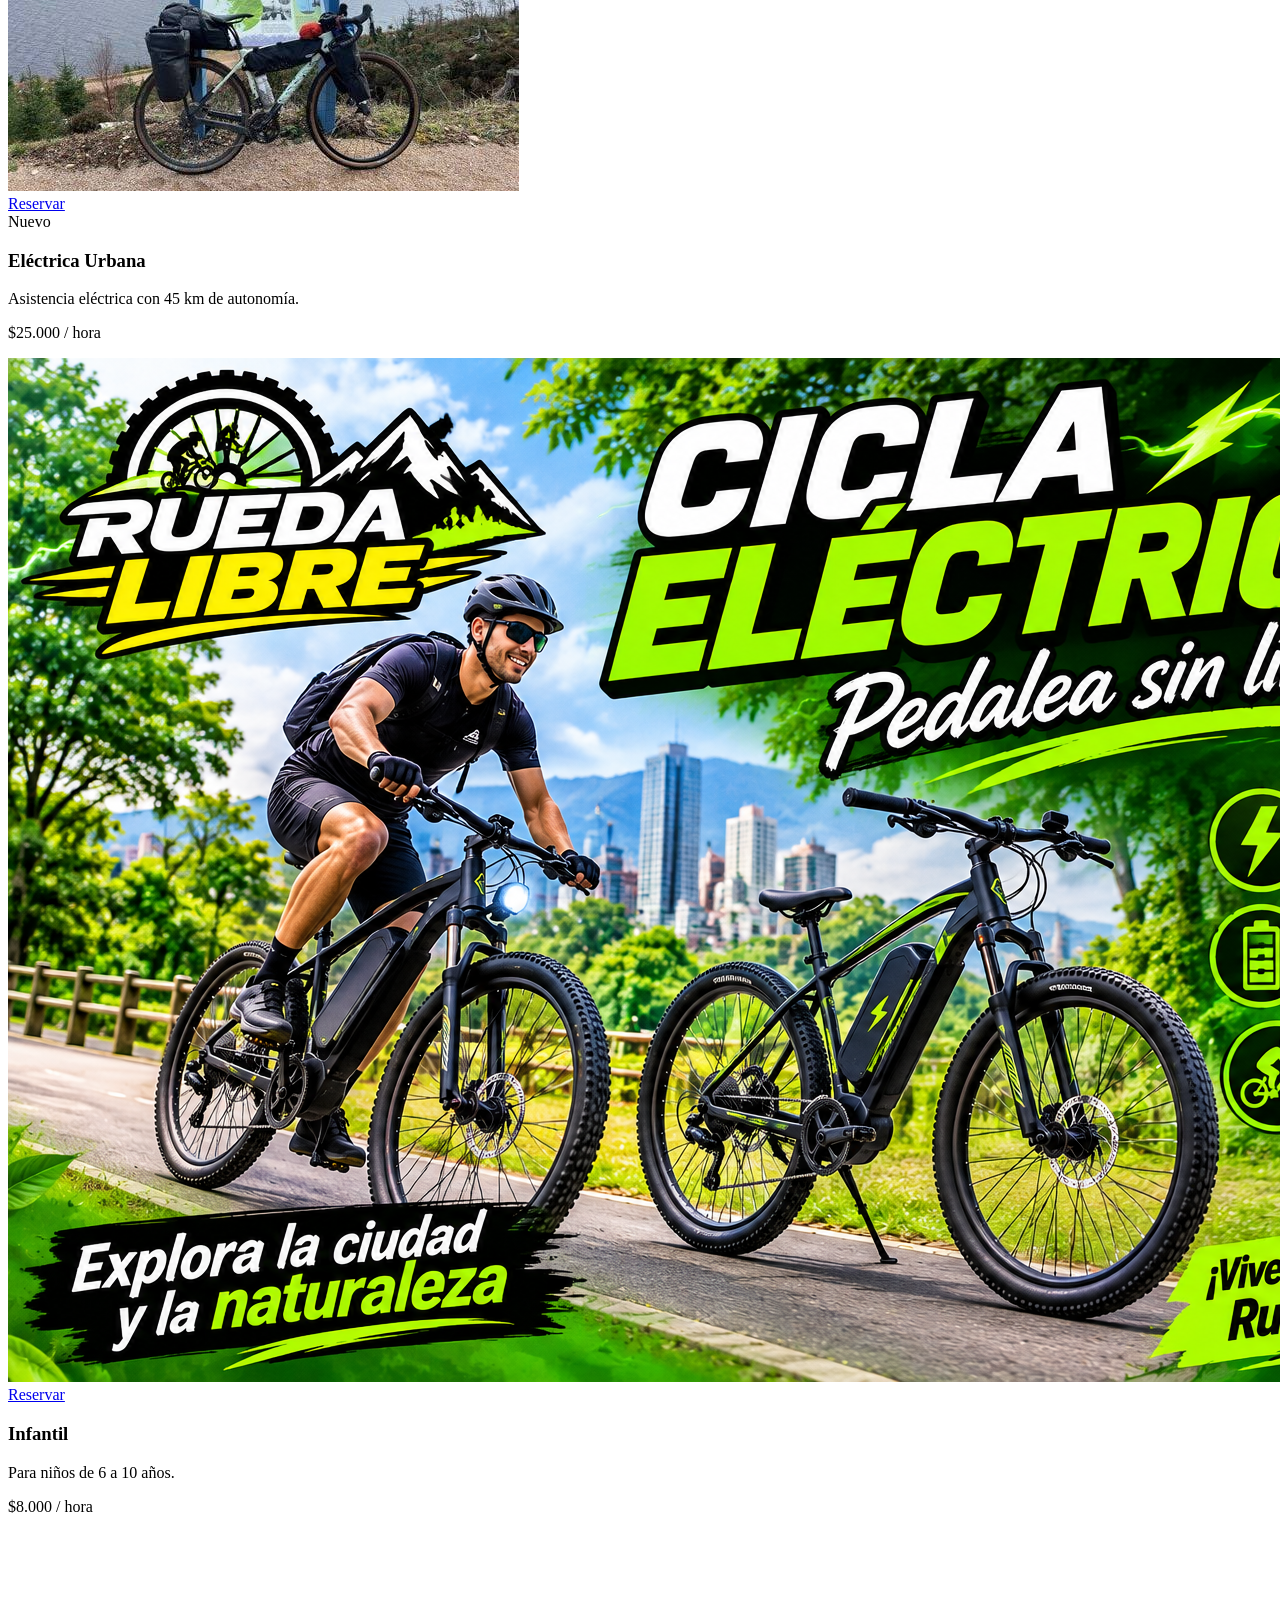
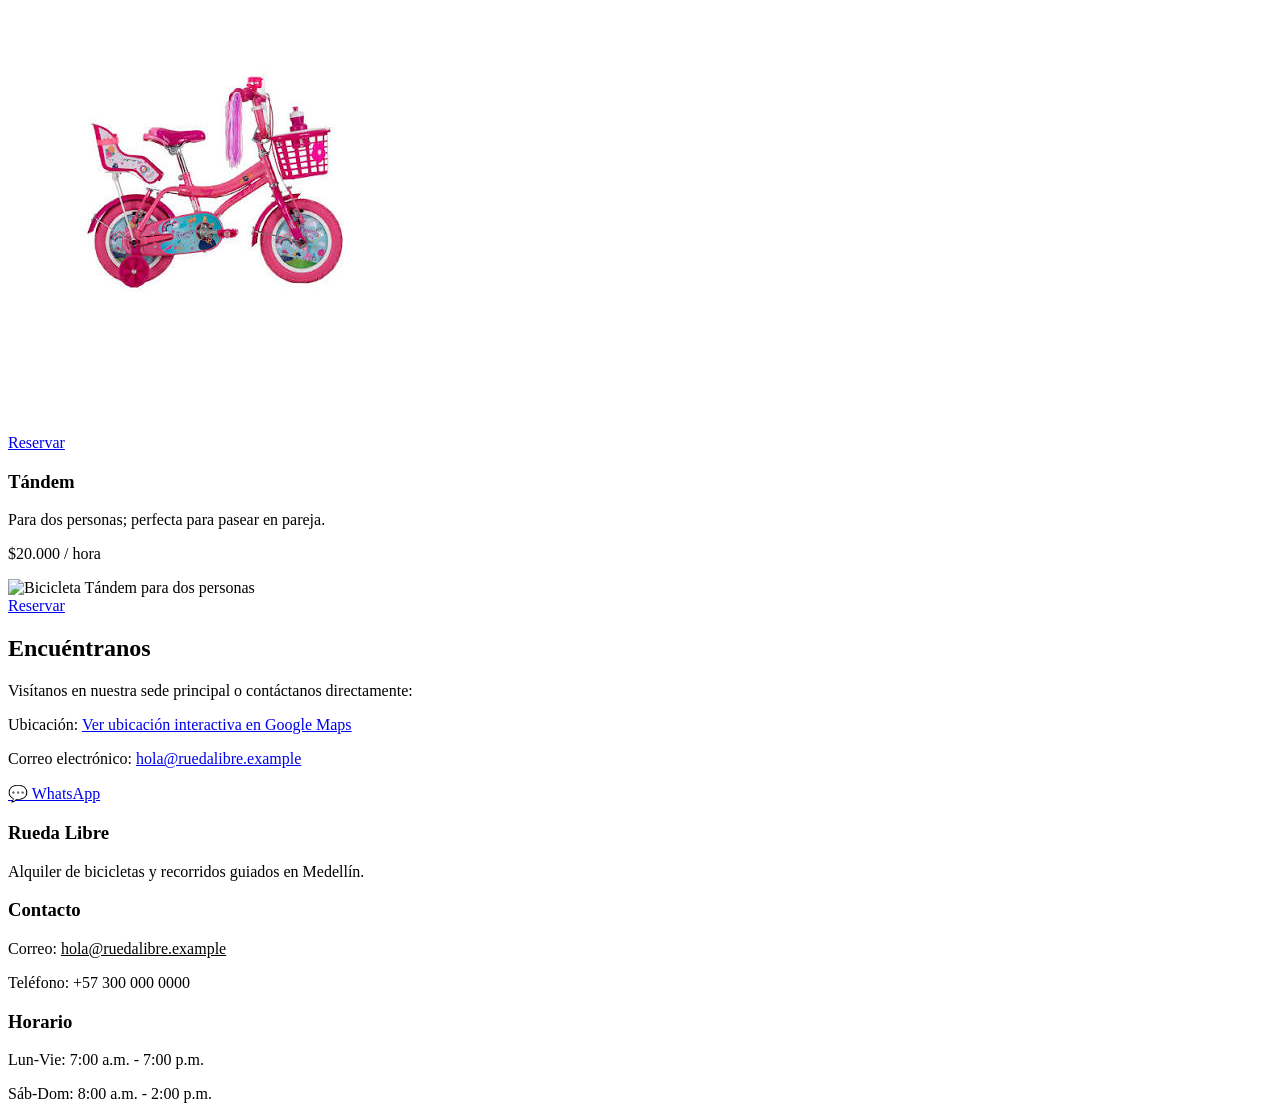
==== commit 983db26a: "Puebra3" ====
--- a/Index.html
+++ b/Index.html
@@ -18,7 +18,7 @@
         <nav aria-label="Navegación principal">
             <ul id="menu">
                 <li><a href="index.html" class="activo">Inicio</a></li>
-                <li><a href="paginas/tarifas.html">Tarifas y rutas</a></li>
+                <li><a href="paginas/Tatifas de precios.html">Tarifas y rutas</a></li>
                 <li><a href="paginas/reservas.html">Reservas</a></li>
             </ul>
         </nav>
@@ -177,7 +177,7 @@
         <div>
             <h3>Horario</h3>
             <p>Lun-Vie: 7:00 a.m. - 7:00 p.m.</p>
-            <p>Sáb-Dom: 6:00 a.m. - 2:00 p.m.</p>
+            <p>Sáb-Dom: 8:00 a.m. - 2:00 p.m.</p>
         </div>
     </footer>
 
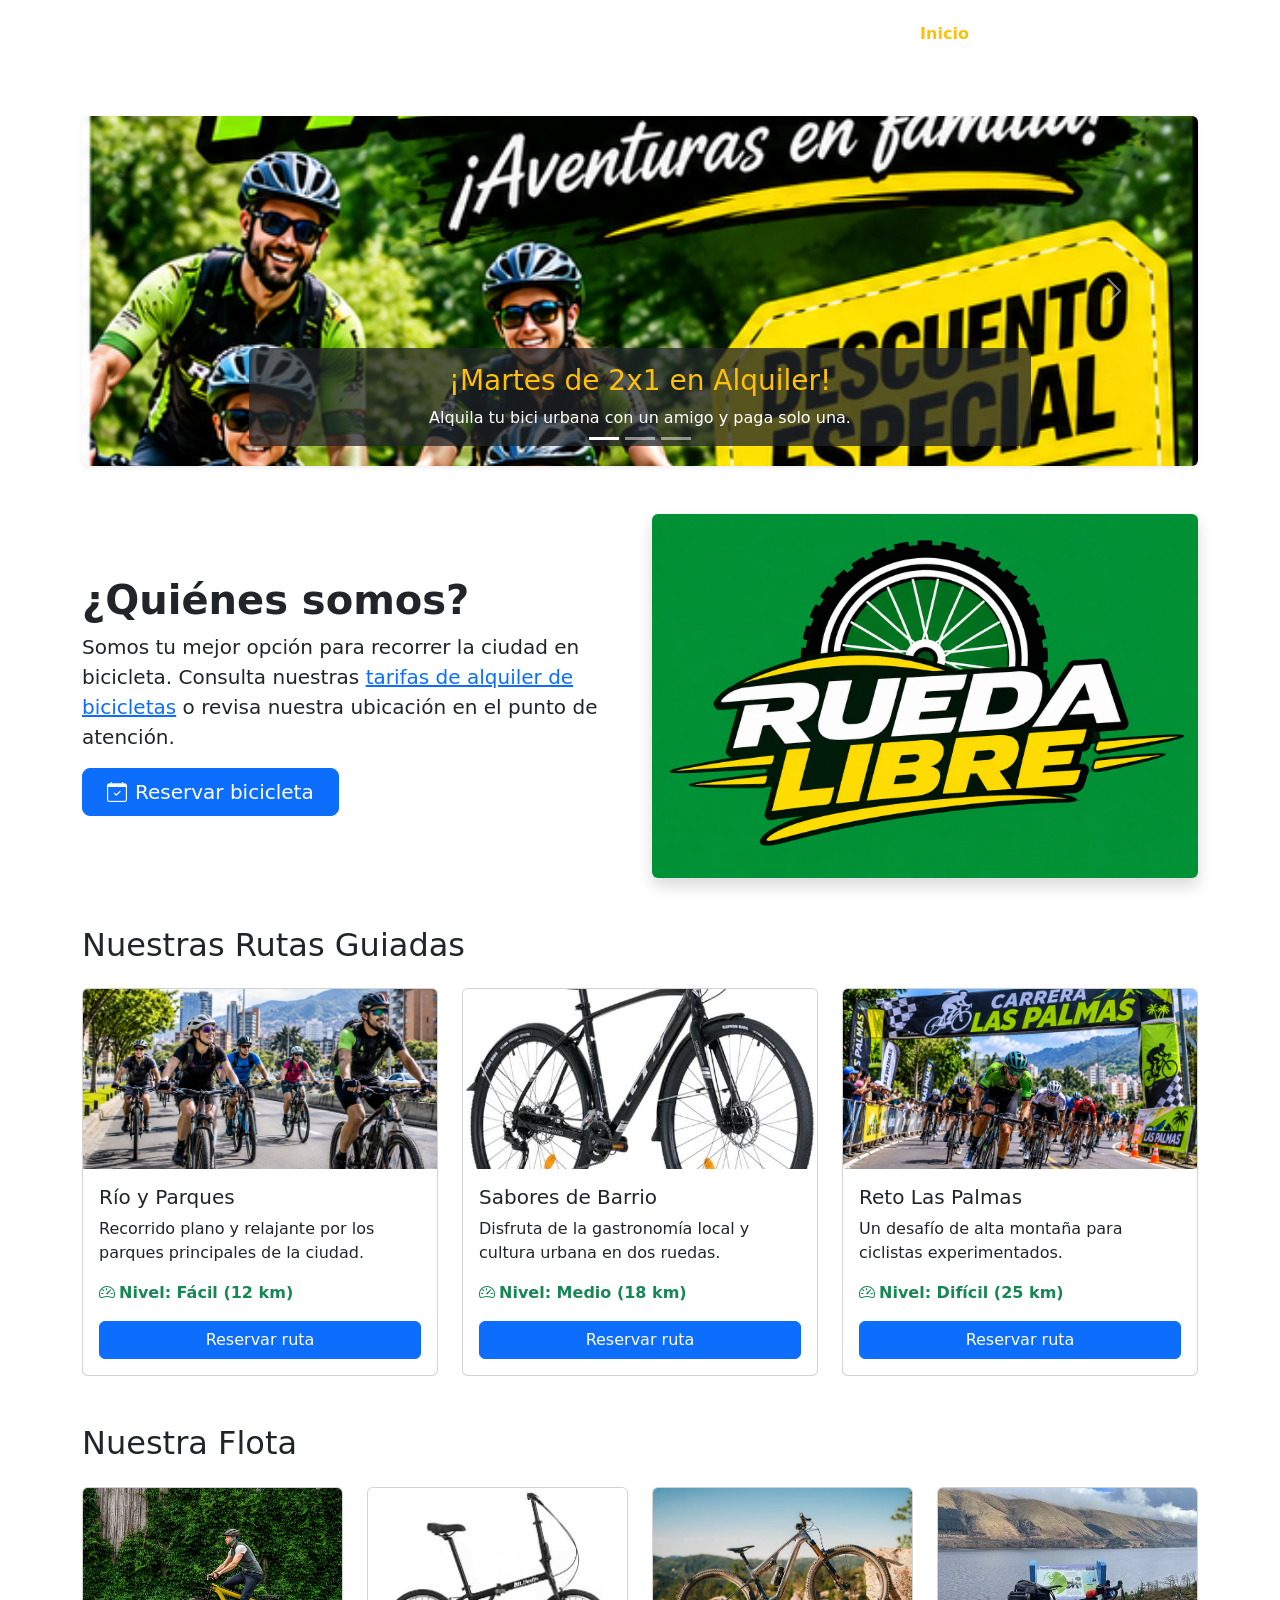
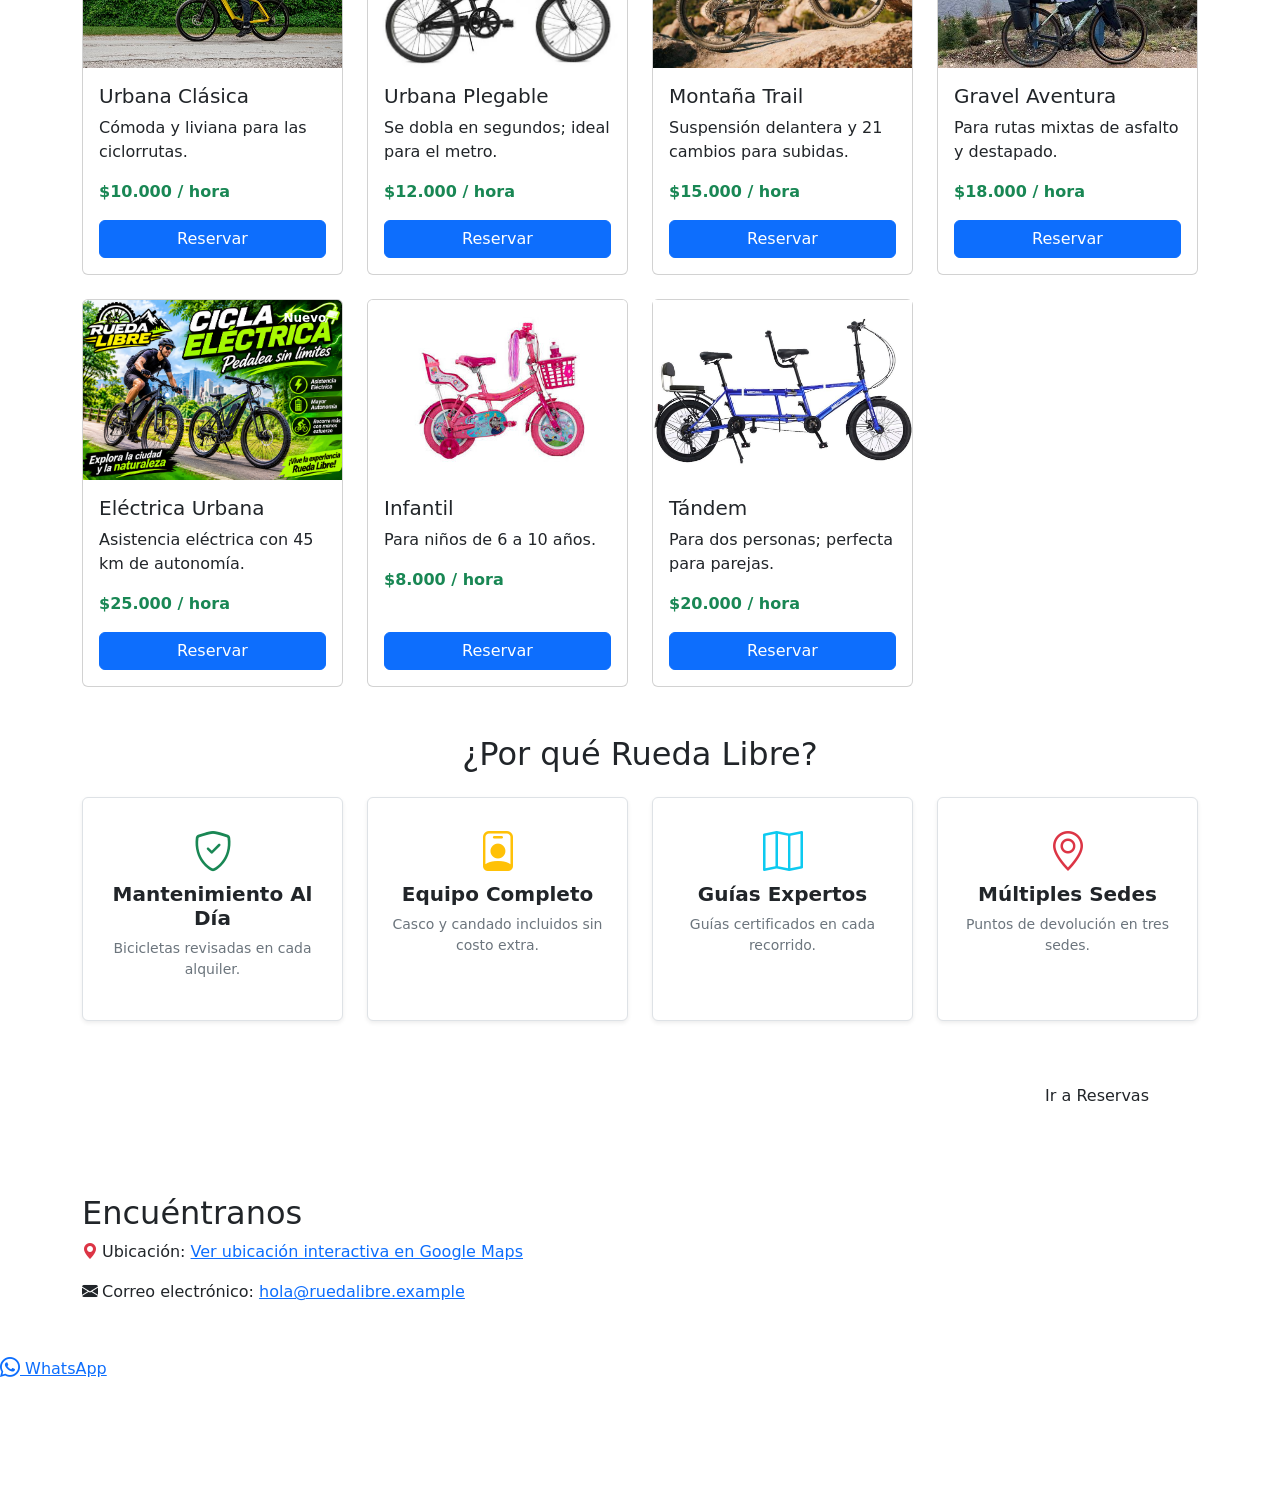
==== commit 2e0eebed: "Prueba final" ====
--- a/Index.html
+++ b/Index.html
@@ -9,178 +9,339 @@
     <link rel="preconnect" href="https://fonts.googleapis.com">
     <link rel="preconnect" href="https://fonts.gstatic.com" crossorigin>
     <link href="https://fonts.googleapis.com/css2?family=Montserrat:wght@700&family=Open+Sans:wght@400;600&display=swap" rel="stylesheet">
+    
+    <!-- Bootstrap 5.3 CSS por CDN -->
+    <link href="https://cdn.jsdelivr.net/npm/bootstrap@5.3.3/dist/css/bootstrap.min.css" rel="stylesheet" integrity="sha384-QWTKZyjpPEjISv5WaRU9OFeRpok6YctnYmDr5pNlyT2bRjXh0JMhjY6hW+ALEwIH" crossorigin="anonymous">
+    
+    <!-- Bootstrap Icons por CDN (MiniReto 12) -->
+    <link rel="stylesheet" href="https://cdn.jsdelivr.net/npm/bootstrap-icons@1.11.3/font/bootstrap-icons.min.css">
+    
+    <!-- Hoja de estilos propia cargada DESPUÉS de Bootstrap -->
     <link rel="stylesheet" href="css/styles.css">
 </head>
 <body>
 
-    <header>
-        <h1>Rueda Libre</h1>
-        <nav aria-label="Navegación principal">
-            <ul id="menu">
-                <li><a href="index.html" class="activo">Inicio</a></li>
-                <li><a href="paginas/Tatifas de precios.html">Tarifas y rutas</a></li>
-                <li><a href="paginas/reservas.html">Reservas</a></li>
-            </ul>
+    <!-- NAVBAR COLAPSABLE CON BOOTSTRAP (MINIRETO 9) -->
+    <header class="header-rueda-libre sticky-top">
+        <nav class="navbar navbar-expand-md navbar-dark container">
+            <a class="navbar-brand text-white fs-3" href="index.html">
+                <i class="bi bi-bicycle me-2" aria-hidden="true"></i>Rueda Libre
+            </a>
+            
+            <!-- Botón Hamburguesa para móvil con aria-label para accesibilidad (MiniReto 9 y 12) -->
+            <button class="navbar-toggler" type="button" data-bs-toggle="collapse" data-bs-target="#navbarMain" aria-controls="navbarMain" aria-expanded="false" aria-label="Abrir menú de navegación">
+                <span class="navbar-toggler-icon"></span>
+            </button>
+
+            <div class="collapse navbar-collapse" id="navbarMain">
+                <ul class="navbar-nav ms-auto mb-2 mb-md-0 gap-md-2">
+                    <li class="nav-item">
+                        <a class="nav-link active fw-bold text-warning" aria-current="page" href="index.html">Inicio</a>
+                    </li>
+                    <li class="nav-item">
+                        <a class="nav-link text-white" href="paginas/tarifas.html">Tarifas y rutas</a>
+                    </li>
+                    <li class="nav-item">
+                        <a class="nav-link text-white" href="paginas/reservas.html">Reservas</a>
+                    </li>
+                </ul>
+            </div>
         </nav>
     </header>
 
-    <main>
-        <!-- Portada en 2 columnas (Grid) -->
-        <section class="portada-grid">
-            <div>
-                <h2>¿Quiénes somos?</h2>
-                <p>Somos tu mejor opción para recorrer la ciudad en bicicleta. Consulta nuestras <a href="paginas/tarifas.html">tarifas de alquiler de bicicletas</a> o revisa los detalles en la sección <a href="#encuentranos">Encuéntranos en nuestro punto de atención</a>.</p>
-                <a href="paginas/reservas.html" class="btn-cta">Reservar bicicleta</a>
-            </div>
-            <div>
-                <img src="Imagenes/portada.jpg" alt="Persona disfrutando un recorrido en bicicleta por la ciudad" class="portada-img">
-            </div>
-        </section>
-
-        <!-- Galería de Rutas Guiadas (MiniReto 3: 3 columnas en escritorio) -->
-        <section>
-            <h2>Nuestras Rutas Guiadas</h2>
-            <div class="rutas-grid">
-                <article class="tarjeta">
-                    <div class="tarjeta-cuerpo">
-                        <h3>Río y Parques</h3>
-                        <p>Recorrido plano y relajante por los parques principales de la ciudad.</p>
-                        <p><strong>Nivel:</strong> Fácil (12 km)</p>
-                        <img src="Imagenes/cicla rio.png" alt="Recorrido Río y Parques">
-                    </div>
-                    <a href="paginas/reservas.html" class="btn-cta">Reservar ruta</a>
-                </article>
-
-                <article class="tarjeta">
-                    <div class="tarjeta-cuerpo">
-                        <h3>Sabores de Barrio</h3>
-                        <p>Disfruta de la gastronomía local y cultura urbana en dos ruedas.</p>
-                        <p><strong>Nivel:</strong> Medio (18 km)</p>
-                        <img src="Imagenes/imagenes.jpeg" alt="Recorrido Sabores de Barrio">
-                    </div>
-                    <a href="paginas/reservas.html" class="btn-cta">Reservar ruta</a>
-                </article>
-
-                <article class="tarjeta">
-                    <div class="tarjeta-cuerpo">
-                        <h3>Reto Las Palmas</h3>
-                        <p>Un desafío de alta montaña para ciclistas experimentados.</p>
-                        <p><strong>Nivel:</strong> Difícil (25 km)</p>
-                        <img src="Imagenes/Cicla las Palmas.png" alt="Recorrido Reto Las Palmas">
-                    </div>
-                    <a href="paginas/reservas.html" class="btn-cta">Reservar ruta</a>
-                </article>
-            </div>
-        </section>
-
-        <!-- Sección "Nuestra flota" en Cuadrícula Grid Adaptable (MiniReto 2) -->
-        <section>
-            <h2>Nuestra Flota</h2>
-            <div class="flota-grid">
-                <article class="tarjeta">
-                    <div class="tarjeta-cuerpo">
-                        <h3>Urbana Clásica</h3>
-                        <p>Cómoda y liviana para las ciclorrutas.</p>
-                        <p class="precio">$10.000 / hora</p>
-                        <img src="Imagenes/cicla ruta.jpeg" alt="Bicicleta Urbana Clásica">
-                    </div>
-                    <a href="paginas/reservas.html" class="btn-cta">Reservar</a>
-                </article>
-
-                <article class="tarjeta">
-                    <div class="tarjeta-cuerpo">
-                        <h3>Urbana Plegable</h3>
-                        <p>Se dobla en segundos; ideal para combinar con el metro.</p>
-                        <p class="precio">$12.000 / hora</p>
-                        <img src="Imagenes/cicla Plegable.jpeg" alt="Bicicleta Urbana Plegable">
-                    </div>
-                    <a href="paginas/reservas.html" class="btn-cta">Reservar</a>
-                </article>
-
-                <article class="tarjeta">
-                    <div class="tarjeta-cuerpo">
-                        <h3>Montaña Trail</h3>
-                        <p>Suspensión delantera y 21 cambios para las subidas.</p>
-                        <p class="precio">$15.000 / hora</p>
-                        <img src="Imagenes/cicla montaña.jpeg" alt="Bicicleta Montaña Trail">
-                    </div>
-                    <a href="paginas/reservas.html" class="btn-cta">Reservar</a>
-                </article>
-
-                <article class="tarjeta">
-                    <div class="tarjeta-cuerpo">
-                        <h3>Gravel Aventura</h3>
-                        <p>Para rutas mixtas de asfalto y destapado.</p>
-                        <p class="precio">$18.000 / hora</p>
-                        <img src="Imagenes/cicla gravel.jpeg" alt="Bicicleta Gravel Aventura">
-                    </div>
-                    <a href="paginas/reservas.html" class="btn-cta">Reservar</a>
-                </article>
-
-                <article class="tarjeta">
-                    <span class="badge-nuevo">Nuevo</span>
-                    <div class="tarjeta-cuerpo">
-                        <h3>Eléctrica Urbana</h3>
-                        <p>Asistencia eléctrica con 45 km de autonomía.</p>
-                        <p class="precio">$25.000 / hora</p>
-                        <img src="Imagenes/Cicla Eléctrica.png" alt="Bicicleta Eléctrica Urbana">
-                    </div>
-                    <a href="paginas/reservas.html" class="btn-cta">Reservar</a>
-                </article>
-
-                <article class="tarjeta">
-                    <div class="tarjeta-cuerpo">
-                        <h3>Infantil</h3>
-                        <p>Para niños de 6 a 10 años.</p>
-                        <p class="precio">$8.000 / hora</p>
-                        <img src="Imagenes/imagenes5.jpeg" alt="Bicicleta Infantil">
-                    </div>
-                    <a href="paginas/reservas.html" class="btn-cta">Reservar</a>
-                </article>
-
-                <!-- Séptimo modelo (MiniReto 2) -->
-                <article class="tarjeta">
-                    <div class="tarjeta-cuerpo">
-                        <h3>Tándem</h3>
-                        <p>Para dos personas; perfecta para pasear en pareja.</p>
-                        <p class="precio">$20.000 / hora</p>
-                        <img src="img/tandem.jpg" alt="Bicicleta Tándem para dos personas">
-                    </div>
-                    <a href="paginas/reservas.html" class="btn-cta">Reservar</a>
-                </article>
+    <main class="container my-5">
+        
+        <!-- CARRUSEL DE PROMOCIONES QUE ROTAN SOLO (MINIRETO 10) -->
+        <section class="mb-5">
+            <div id="carouselPromos" class="carousel slide rounded overflow-hidden shadow-sm" data-bs-ride="carousel">
+                <div class="carousel-indicators">
+                    <button type="button" data-bs-target="#carouselPromos" data-bs-slide-to="0" class="active" aria-current="true" aria-label="Promoción 1"></button>
+                    <button type="button" data-bs-target="#carouselPromos" data-bs-slide-to="1" aria-label="Promoción 2"></button>
+                    <button type="button" data-bs-target="#carouselPromos" data-bs-slide-to="2" aria-label="Promoción 3"></button>
+                </div>
+                
+                <div class="carousel-inner">
+                    <div class="carousel-item active" data-bs-interval="4000">
+                        <img src="Imagenes/promo 2x1.png" class="d-block w-100" alt="Promoción 2x1 en alquiler de bicicletas urbanas los martes" style="height: 350px; object-fit: cover;">
+                        <div class="carousel-caption d-none d-md-block bg-dark bg-opacity-75 rounded p-3">
+                            <h3 class="text-warning">¡Martes de 2x1 en Alquiler!</h3>
+                            <p class="m-0">Alquila tu bici urbana con un amigo y paga solo una.</p>
+                        </div>
+                    </div>
+                    
+                    <div class="carousel-item" data-bs-interval="4000">
+                        <img src="Imagenes/descuento.png" class="d-block w-100" alt="Descuento del 20% en el recorrido guiado Sabores de Barrio" style="height: 350px; object-fit: cover;">
+                        <div class="carousel-caption d-none d-md-block bg-dark bg-opacity-75 rounded p-3">
+                            <h3 class="text-warning">20% OFF en Sabores de Barrio</h3>
+                            <p class="m-0">Disfruta la gastronomía local sobre ruedas este fin de semana.</p>
+                        </div>
+                    </div>
+                    
+                    <div class="carousel-item" data-bs-interval="4000">
+                        <img src="Imagenes/plan familiar.png" class="d-block w-100" alt="Alquiler de fin de semana completo con casco y candado gratis" style="height: 350px; object-fit: cover;">
+                        <div class="carousel-caption d-none d-md-block bg-dark bg-opacity-75 rounded p-3">
+                            <h3 class="text-warning">Plan Fin de Semana Completo</h3>
+                            <p class="m-0">Rueda sin límites de sábado a domingo con tarifa especial.</p>
+                        </div>
+                    </div>
+                </div>
+
+                <!-- Controles accesibles con teclado y texto oculto para lectores de pantalla -->
+                <button class="carousel-control-prev" type="button" data-bs-target="#carouselPromos" data-bs-slide="prev">
+                    <span class="carousel-control-prev-icon" aria-hidden="true"></span>
+                    <span class="visually-hidden">Anterior</span>
+                </button>
+                <button class="carousel-control-next" type="button" data-bs-target="#carouselPromos" data-bs-slide="next">
+                    <span class="carousel-control-next-icon" aria-hidden="true"></span>
+                    <span class="visually-hidden">Siguiente</span>
+                </button>
+            </div>
+        </section>
+
+        <!-- PORTADA DE BIENVENIDA -->
+        <section class="row align-items-center mb-5">
+            <div class="col-12 col-md-6 mb-3 mb-md-0">
+                <h2 class="display-6 fw-bold">¿Quiénes somos?</h2>
+                <p class="lead">Somos tu mejor opción para recorrer la ciudad en bicicleta. Consulta nuestras <a href="paginas/tarifas.html">tarifas de alquiler de bicicletas</a> o revisa nuestra ubicación en el punto de atención.</p>
+                <a href="paginas/reservas.html" class="btn btn-primary btn-lg px-4">
+                    <i class="bi bi-calendar-check me-2" aria-hidden="true"></i>Reservar bicicleta
+                </a>
+            </div>
+            <div class="col-12 col-md-6">
+                <img src="Imagenes/portada.jpg" alt="Persona disfrutando un recorrido en bicicleta por la ciudad" class="img-fluid rounded shadow">
+            </div>
+        </section>
+
+        <!-- RUTAS GUIADAS EN CARDS (MINIRETO 10) -->
+        <section class="mb-5">
+            <h2 class="mb-4">Nuestras Rutas Guiadas</h2>
+            <div class="row g-4">
+                <div class="col-12 col-md-4">
+                    <div class="card tarjeta-marca h-100">
+                        <img src="Imagenes/Ruta paseo.jpg" class="card-img-top" alt="Recorrido Río y Parques" style="height: 180px; object-fit: cover;">
+                        <div class="card-body d-flex flex-column justify-content-between">
+                            <div>
+                                <h3 class="h5 card-title">Río y Parques</h3>
+                                <p class="card-text">Recorrido plano y relajante por los parques principales de la ciudad.</p>
+                                <p class="fw-bold text-success"><i class="bi bi-speedometer2 me-1" aria-hidden="true"></i>Nivel: Fácil (12 km)</p>
+                            </div>
+                            <a href="paginas/reservas.html" class="btn btn-primary w-100">Reservar ruta</a>
+                        </div>
+                    </div>
+                </div>
+
+                <div class="col-12 col-md-4">
+                    <div class="card tarjeta-marca h-100">
+                        <img src="Imagenes/cicla ruta.jpeg" class="card-img-top" alt="Recorrido Sabores de Barrio" style="height: 180px; object-fit: cover;">
+                        <div class="card-body d-flex flex-column justify-content-between">
+                            <div>
+                                <h3 class="h5 card-title">Sabores de Barrio</h3>
+                                <p class="card-text">Disfruta de la gastronomía local y cultura urbana en dos ruedas.</p>
+                                <p class="fw-bold text-success"><i class="bi bi-speedometer2 me-1" aria-hidden="true"></i>Nivel: Medio (18 km)</p>
+                            </div>
+                            <a href="paginas/reservas.html" class="btn btn-primary w-100">Reservar ruta</a>
+                        </div>
+                    </div>
+                </div>
+
+                <div class="col-12 col-md-4">
+                    <div class="card tarjeta-marca h-100">
+                        <img src="Imagenes/Cicla las Palmas.png" class="card-img-top" alt="Recorrido Reto Las Palmas" style="height: 180px; object-fit: cover;">
+                        <div class="card-body d-flex flex-column justify-content-between">
+                            <div>
+                                <h3 class="h5 card-title">Reto Las Palmas</h3>
+                                <p class="card-text">Un desafío de alta montaña para ciclistas experimentados.</p>
+                                <p class="fw-bold text-success"><i class="bi bi-speedometer2 me-1" aria-hidden="true"></i>Nivel: Difícil (25 km)</p>
+                            </div>
+                            <a href="paginas/reservas.html" class="btn btn-primary w-100">Reservar ruta</a>
+                        </div>
+                    </div>
+                </div>
+            </div>
+        </section>
+
+        <!-- LA FLOTA EN CARDS DE IGUAL ALTURA (MINIRETO 10) -->
+        <section class="mb-5">
+            <h2 class="mb-4">Nuestra Flota</h2>
+            <div class="row g-4">
+                <div class="col-12 col-sm-6 col-lg-4 col-xl-3">
+                    <div class="card tarjeta-marca h-100">
+                        <img src="Imagenes/Cicla urbana e.jpg" class="card-img-top" alt="Urbana Clásica" style="height: 180px; object-fit: cover;">
+                        <div class="card-body d-flex flex-column justify-content-between">
+                            <div>
+                                <h3 class="h5 card-title">Urbana Clásica</h3>
+                                <p class="card-text">Cómoda y liviana para las ciclorrutas.</p>
+                                <p class="fw-bold text-success">$10.000 / hora</p>
+                            </div>
+                            <a href="paginas/reservas.html" class="btn btn-primary w-100">Reservar</a>
+                        </div>
+                    </div>
+                </div>
+
+                <div class="col-12 col-sm-6 col-lg-4 col-xl-3">
+                    <div class="card tarjeta-marca h-100">
+                        <img src="Imagenes/cicla Plegable.jpeg" class="card-img-top" alt="Urbana Plegable" style="height: 180px; object-fit: cover;">
+                        <div class="card-body d-flex flex-column justify-content-between">
+                            <div>
+                                <h3 class="h5 card-title">Urbana Plegable</h3>
+                                <p class="card-text">Se dobla en segundos; ideal para el metro.</p>
+                                <p class="fw-bold text-success">$12.000 / hora</p>
+                            </div>
+                            <a href="paginas/reservas.html" class="btn btn-primary w-100">Reservar</a>
+                        </div>
+                    </div>
+                </div>
+
+                <div class="col-12 col-sm-6 col-lg-4 col-xl-3">
+                    <div class="card tarjeta-marca h-100">
+                        <img src="Imagenes/cicla montaña.jpeg" class="card-img-top" alt="Montaña Trail" style="height: 180px; object-fit: cover;">
+                        <div class="card-body d-flex flex-column justify-content-between">
+                            <div>
+                                <h3 class="h5 card-title">Montaña Trail</h3>
+                                <p class="card-text">Suspensión delantera y 21 cambios para subidas.</p>
+                                <p class="fw-bold text-success">$15.000 / hora</p>
+                            </div>
+                            <a href="paginas/reservas.html" class="btn btn-primary w-100">Reservar</a>
+                        </div>
+                    </div>
+                </div>
+
+                <div class="col-12 col-sm-6 col-lg-4 col-xl-3">
+                    <div class="card tarjeta-marca h-100">
+                        <img src="Imagenes/cicla gravel.jpeg" class="card-img-top" alt="Gravel Aventura" style="height: 180px; object-fit: cover;">
+                        <div class="card-body d-flex flex-column justify-content-between">
+                            <div>
+                                <h3 class="h5 card-title">Gravel Aventura</h3>
+                                <p class="card-text">Para rutas mixtas de asfalto y destapado.</p>
+                                <p class="fw-bold text-success">$18.000 / hora</p>
+                            </div>
+                            <a href="paginas/reservas.html" class="btn btn-primary w-100">Reservar</a>
+                        </div>
+                    </div>
+                </div>
+
+                <div class="col-12 col-sm-6 col-lg-4 col-xl-3">
+                    <div class="card tarjeta-marca h-100 position-relative">
+                        <span class="position-absolute top-0 end-0 badge badge-marca m-2">Nuevo</span>
+                        <img src="Imagenes/Cicla Eléctrica.png" class="card-img-top" alt="Eléctrica Urbana" style="height: 180px; object-fit: cover;">
+                        <div class="card-body d-flex flex-column justify-content-between">
+                            <div>
+                                <h3 class="h5 card-title">Eléctrica Urbana</h3>
+                                <p class="card-text">Asistencia eléctrica con 45 km de autonomía.</p>
+                                <p class="fw-bold text-success">$25.000 / hora</p>
+                            </div>
+                            <a href="paginas/reservas.html" class="btn btn-primary w-100">Reservar</a>
+                        </div>
+                    </div>
+                </div>
+
+                <div class="col-12 col-sm-6 col-lg-4 col-xl-3">
+                    <div class="card tarjeta-marca h-100">
+                        <img src="Imagenes/imagenes5.jpeg" class="card-img-top" alt="Infantil" style="height: 180px; object-fit: cover;">
+                        <div class="card-body d-flex flex-column justify-content-between">
+                            <div>
+                                <h3 class="h5 card-title">Infantil</h3>
+                                <p class="card-text">Para niños de 6 a 10 años.</p>
+                                <p class="fw-bold text-success">$8.000 / hora</p>
+                            </div>
+                            <a href="paginas/reservas.html" class="btn btn-primary w-100">Reservar</a>
+                        </div>
+                    </div>
+                </div>
+
+                <div class="col-12 col-sm-6 col-lg-4 col-xl-3">
+                    <div class="card tarjeta-marca h-100">
+                        <img src="Imagenes/cicla pareja.jpg"card-img-top" alt="Tándem" style="height: 180px; object-fit: cover;">
+                        <div class="card-body d-flex flex-column justify-content-between">
+                            <div>
+                                <h3 class="h5 card-title">Tándem</h3>
+                                <p class="card-text">Para dos personas; perfecta para parejas.</p>
+                                <p class="fw-bold text-success">$20.000 / hora</p>
+                            </div>
+                            <a href="paginas/reservas.html" class="btn btn-primary w-100">Reservar</a>
+                        </div>
+                    </div>
+                </div>
+            </div>
+        </section>
+
+        <!-- SECCIÓN DE BENEFICIOS Y FRANJA CTA -->
+        <section class="mb-5">
+            <h2 class="text-center mb-4">¿Por qué Rueda Libre?</h2>
+            <div class="row g-4 text-center">
+                <div class="col-12 col-sm-6 col-lg-3">
+                    <div class="p-4 bg-white rounded shadow-sm h-100 border">
+                        <i class="bi bi-shield-check fs-1 text-success mb-2" aria-hidden="true"></i>
+                        <h4 class="h5 fw-bold">Mantenimiento Al Día</h4>
+                        <p class="text-secondary small">Bicicletas revisadas en cada alquiler.</p>
+                    </div>
+                </div>
+                <div class="col-12 col-sm-6 col-lg-3">
+                    <div class="p-4 bg-white rounded shadow-sm h-100 border">
+                        <i class="bi bi-person-badge fs-1 text-warning mb-2" aria-hidden="true"></i>
+                        <h4 class="h5 fw-bold">Equipo Completo</h4>
+                        <p class="text-secondary small">Casco y candado incluidos sin costo extra.</p>
+                    </div>
+                </div>
+                <div class="col-12 col-sm-6 col-lg-3">
+                    <div class="p-4 bg-white rounded shadow-sm h-100 border">
+                        <i class="bi bi-map fs-1 text-info mb-2" aria-hidden="true"></i>
+                        <h4 class="h5 fw-bold">Guías Expertos</h4>
+                        <p class="text-secondary small">Guías certificados en cada recorrido.</p>
+                    </div>
+                </div>
+                <div class="col-12 col-sm-6 col-lg-3">
+                    <div class="p-4 bg-white rounded shadow-sm h-100 border">
+                        <i class="bi bi-geo-alt fs-1 text-danger mb-2" aria-hidden="true"></i>
+                        <h4 class="h5 fw-bold">Múltiples Sedes</h4>
+                        <p class="text-secondary small">Puntos de devolución en tres sedes.</p>
+                    </div>
+                </div>
+            </div>
+
+            <div class="d-flex flex-column flex-md-row align-items-center justify-content-between p-4 rounded mt-4 gap-3 text-white" style="background-color: var(--azul-noche);">
+                <div>
+                    <h3 class="h4 m-0 fw-bold text-white">¿Listo para rodar?</h3>
+                    <p class="m-0 text-white-50">Reserva online en menos de 2 minutos.</p>
+                </div>
+                <a href="paginas/reservas.html" class="btn btn-naranja px-4 py-2">Ir a Reservas</a>
             </div>
         </section>
 
         <section id="encuentranos">
             <h2>Encuéntranos</h2>
-            <p>Visítanos en nuestra sede principal o contáctanos directamente:</p>
-            <p>Ubicación: <a href="https://maps.google.com" target="_blank" rel="noopener noreferrer">Ver ubicación interactiva en Google Maps</a></p>
-            <p>Correo electrónico: <a href="mailto:hola@ruedalibre.example">hola@ruedalibre.example</a></p>
+            <p><i class="bi bi-geo-alt-fill text-danger me-1" aria-hidden="true"></i>Ubicación: <a href="https://maps.google.com" target="_blank" rel="noopener noreferrer">Ver ubicación interactiva en Google Maps</a></p>
+            <p><i class="bi bi-envelope-fill me-1" aria-hidden="true"></i>Correo electrónico: <a href="mailto:hola@ruedalibre.example">hola@ruedalibre.example</a></p>
         </section>
     </main>
 
+    <!-- Enlace WhatsApp con Ícono Accesible (MiniReto 12) -->
     <a href="https://wa.me/573000000000" class="whatsapp-float" target="_blank" rel="noopener noreferrer" aria-label="Contactar por WhatsApp">
-        💬 WhatsApp
+        <i class="bi bi-whatsapp fs-5" aria-hidden="true"></i> WhatsApp
     </a>
 
-    <!-- Footer Flexbox en 3 bloques (MiniReto 1) -->
-    <footer>
-        <div>
-            <h3>Rueda Libre</h3>
-            <p>Alquiler de bicicletas y recorridos guiados en Medellín.</p>
-        </div>
-        <div>
-            <h3>Contacto</h3>
-            <p>Correo: <a href="mailto:hola@ruedalibre.example" style="color:var(--crema);">hola@ruedalibre.example</a></p>
-            <p>Teléfono: +57 300 000 0000</p>
-        </div>
-        <div>
-            <h3>Horario</h3>
-            <p>Lun-Vie: 7:00 a.m. - 7:00 p.m.</p>
-            <p>Sáb-Dom: 8:00 a.m. - 2:00 p.m.</p>
+    <footer class="py-4 text-white" style="background-color: var(--azul-noche);">
+        <div class="container">
+            <div class="row g-3">
+                <div class="col-12 col-md-4">
+                    <h3 class="h5 text-white">Rueda Libre</h3>
+                    <p class="m-0 small">Alquiler de bicicletas y recorridos guiados en Medellín.</p>
+                </div>
+                <div class="col-12 col-md-4">
+                    <h3 class="h5 text-white">Contacto</h3>
+                    <p class="m-0 small"><i class="bi bi-envelope me-1" aria-hidden="true"></i><a href="mailto:hola@ruedalibre.example" class="text-white">hola@ruedalibre.example</a></p>
+                    <p class="m-0 small"><i class="bi bi-telephone me-1" aria-hidden="true"></i>+57 300 000 0000</p>
+                </div>
+                <div class="col-12 col-md-4">
+                    <h3 class="h5 text-white">Horario</h3>
+                    <p class="m-0 small"><i class="bi bi-clock me-1" aria-hidden="true"></i>Lun-Vie: 7:00 a.m. - 7:00 p.m.</p>
+                    <p class="m-0 small">Sáb-Dom: 6:00 a.m. - 2:00 p.m.</p>
+                </div>
+            </div>
         </div>
     </footer>
 
+    <!-- Bootstrap 5.3 JavaScript Bundle por CDN (MiniReto 9) -->
+    <script src="https://cdn.jsdelivr.net/npm/bootstrap@5.3.3/dist/js/bootstrap.bundle.min.js" integrity="sha384-YvpcrYf0tY3lHB60NNkmXc5s9fDVZLESaAA55NDzOxhy9GkcIdslK1eN7N6jIeHz" crossorigin="anonymous"></script>
 </body>
-</html>
-
+</html>
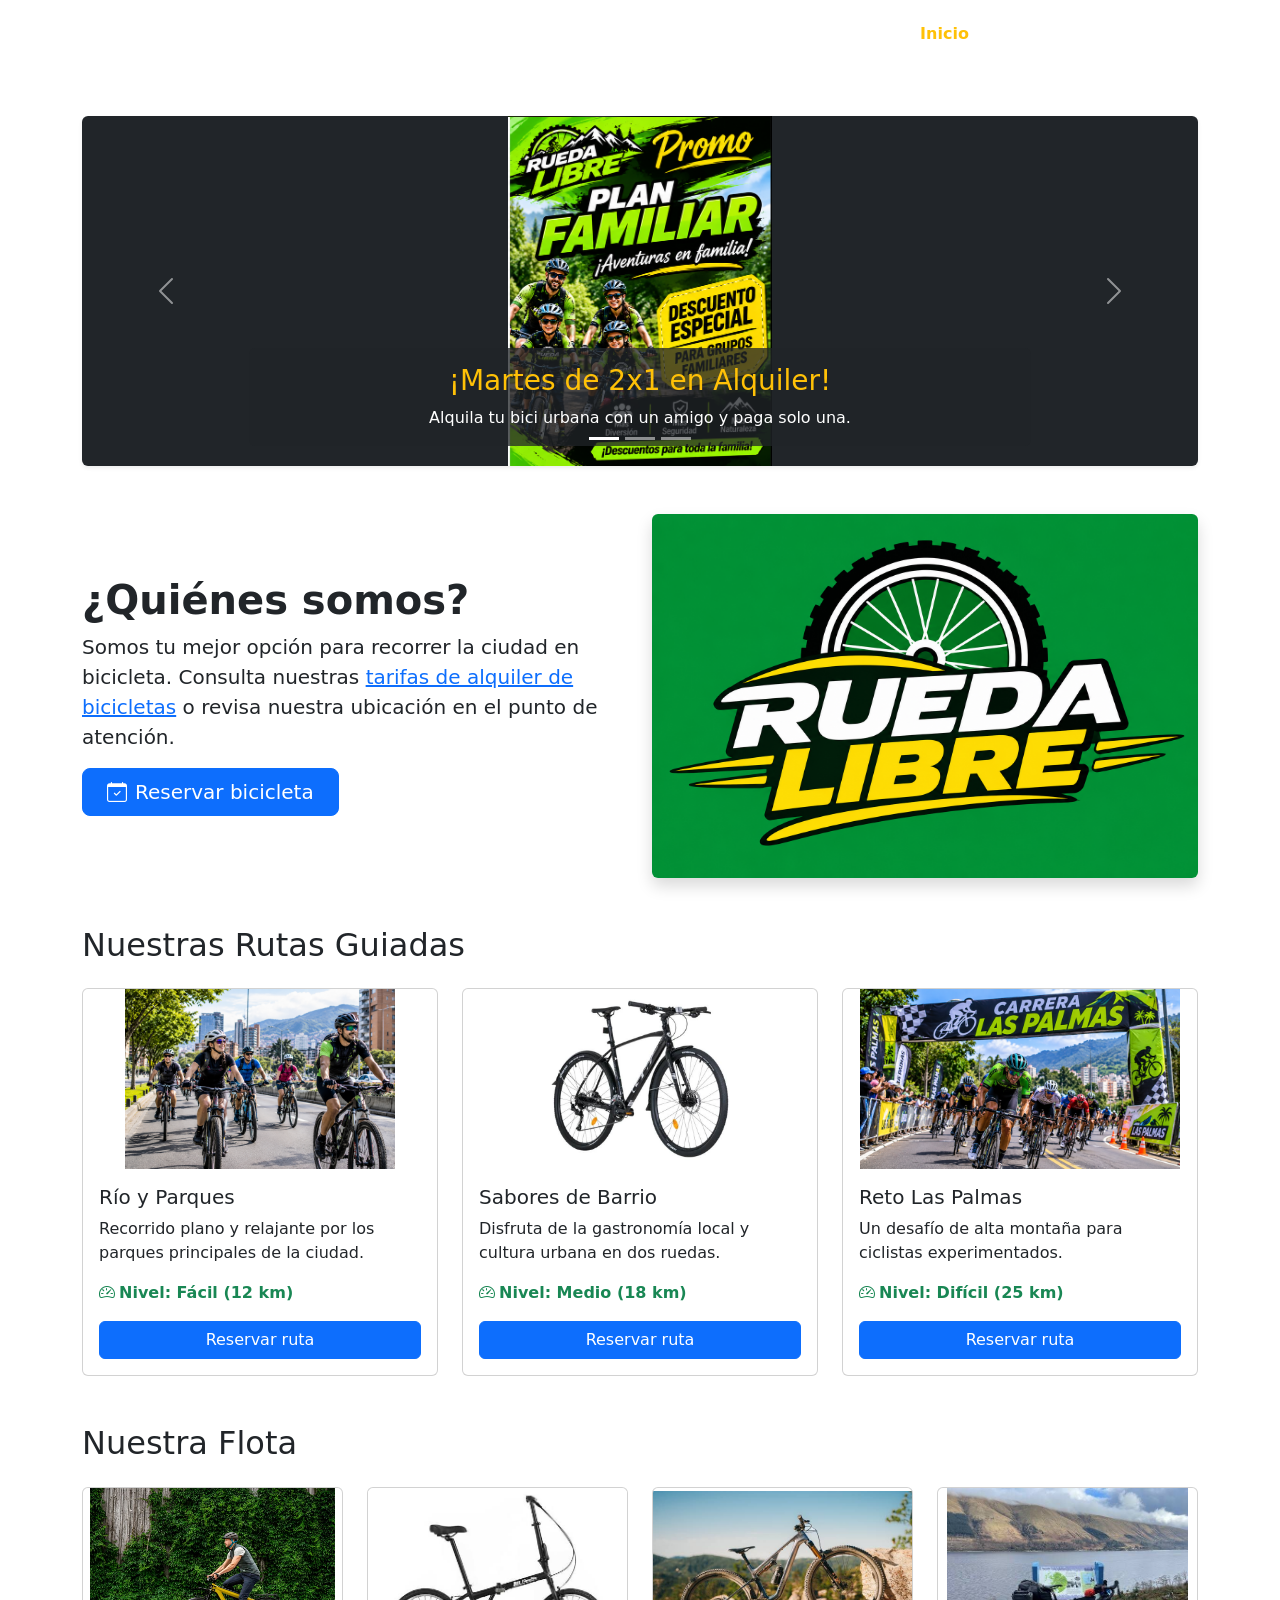
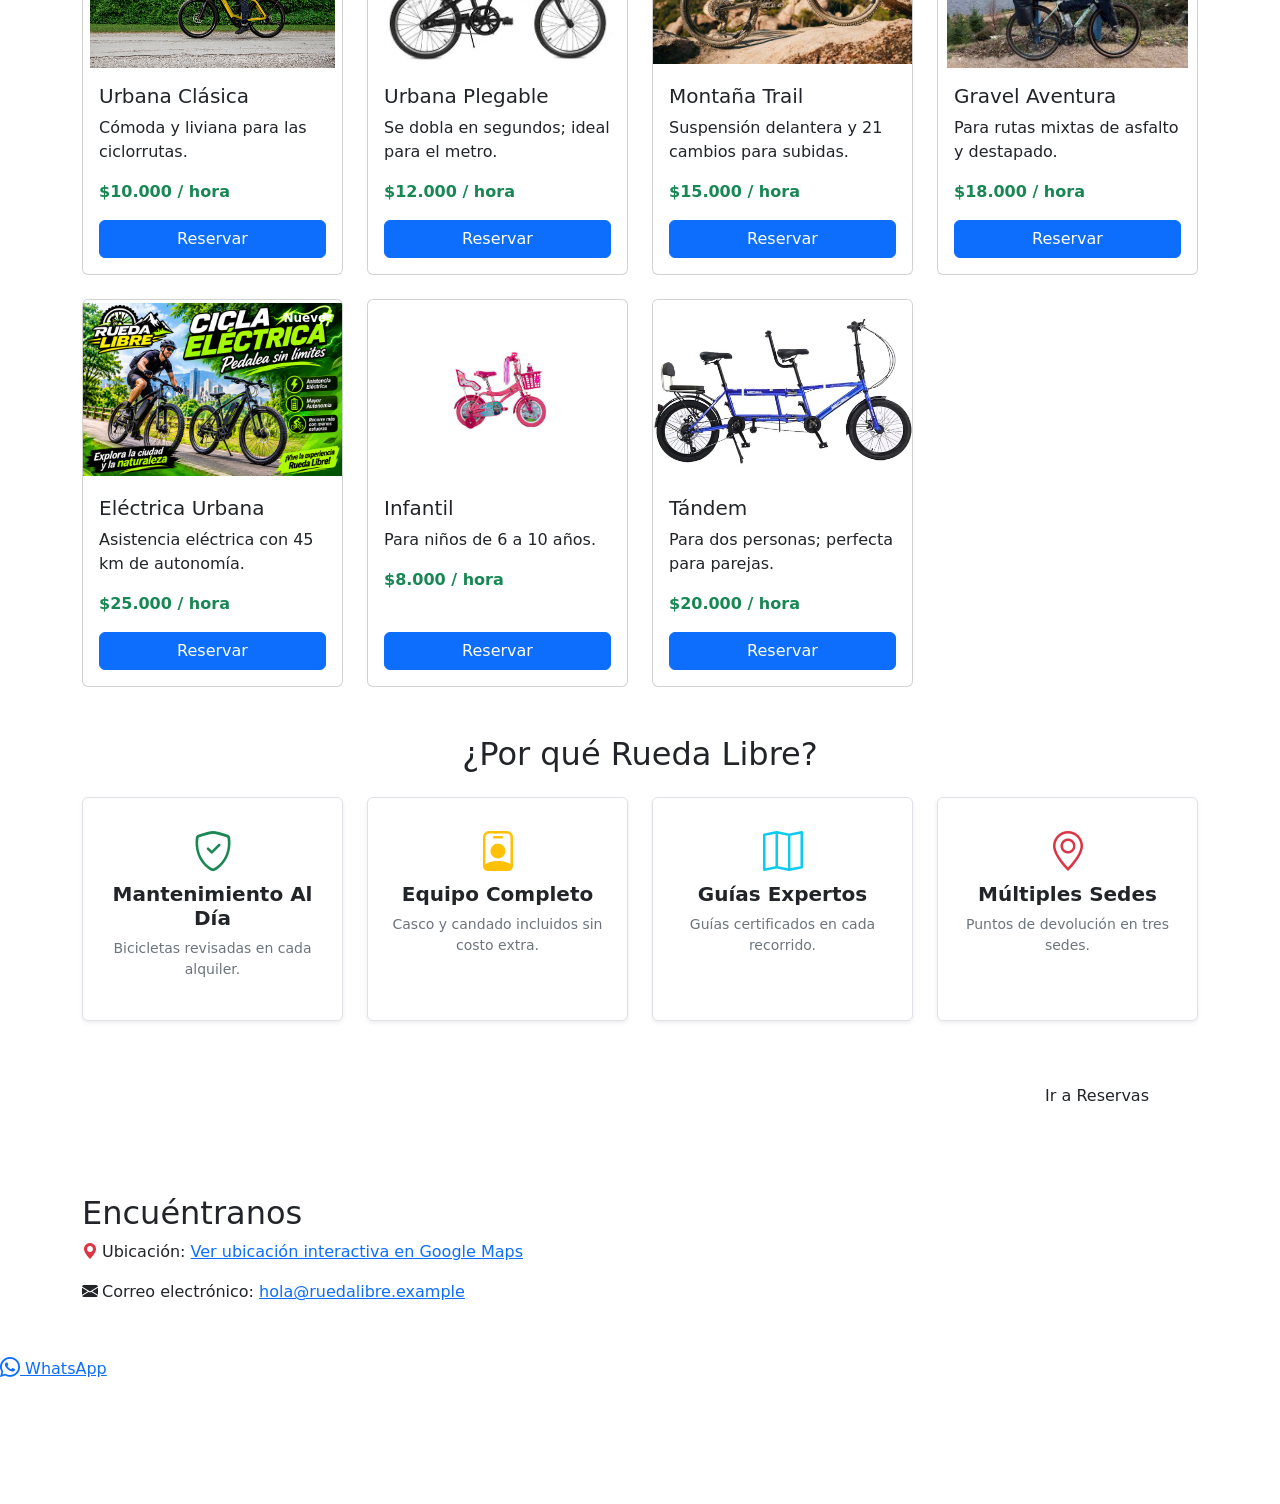
==== commit cd2833df: "Detalles arreglados" ====
--- a/Index.html
+++ b/Index.html
@@ -24,7 +24,7 @@
     <!-- NAVBAR COLAPSABLE CON BOOTSTRAP (MINIRETO 9) -->
     <header class="header-rueda-libre sticky-top">
         <nav class="navbar navbar-expand-md navbar-dark container">
-            <a class="navbar-brand text-white fs-3" href="index.html">
+            <a class="navbar-brand text-white fs-3" href="Index.html">
                 <i class="bi bi-bicycle me-2" aria-hidden="true"></i>Rueda Libre
             </a>
             
@@ -36,13 +36,13 @@
             <div class="collapse navbar-collapse" id="navbarMain">
                 <ul class="navbar-nav ms-auto mb-2 mb-md-0 gap-md-2">
                     <li class="nav-item">
-                        <a class="nav-link active fw-bold text-warning" aria-current="page" href="index.html">Inicio</a>
+                        <a class="nav-link active fw-bold text-warning" aria-current="page" href="Index.html">Inicio</a>
                     </li>
                     <li class="nav-item">
-                        <a class="nav-link text-white" href="paginas/tarifas.html">Tarifas y rutas</a>
+                        <a class="nav-link text-white" href="Paginas/Tarifas de precios.html">Tarifas y rutas</a>
                     </li>
                     <li class="nav-item">
-                        <a class="nav-link text-white" href="paginas/reservas.html">Reservas</a>
+                        <a class="nav-link text-white" href="Paginas/">Reservas</a>
                     </li>
                 </ul>
             </div>
@@ -53,7 +53,7 @@
         
         <!-- CARRUSEL DE PROMOCIONES QUE ROTAN SOLO (MINIRETO 10) -->
         <section class="mb-5">
-            <div id="carouselPromos" class="carousel slide rounded overflow-hidden shadow-sm" data-bs-ride="carousel">
+            <div id="carouselPromos" class="carousel slide rounded overflow-hidden shadow-sm bg-dark" data-bs-ride="carousel">
                 <div class="carousel-indicators">
                     <button type="button" data-bs-target="#carouselPromos" data-bs-slide-to="0" class="active" aria-current="true" aria-label="Promoción 1"></button>
                     <button type="button" data-bs-target="#carouselPromos" data-bs-slide-to="1" aria-label="Promoción 2"></button>
@@ -62,7 +62,7 @@
                 
                 <div class="carousel-inner">
                     <div class="carousel-item active" data-bs-interval="4000">
-                        <img src="Imagenes/promo 2x1.png" class="d-block w-100" alt="Promoción 2x1 en alquiler de bicicletas urbanas los martes" style="height: 350px; object-fit: cover;">
+                        <img src="Imagenes/promo 2x1.png" class="d-block w-100" alt="Promoción 2x1 en alquiler de bicicletas urbanas los martes" style="height: 350px; object-fit: contain;">
                         <div class="carousel-caption d-none d-md-block bg-dark bg-opacity-75 rounded p-3">
                             <h3 class="text-warning">¡Martes de 2x1 en Alquiler!</h3>
                             <p class="m-0">Alquila tu bici urbana con un amigo y paga solo una.</p>
@@ -70,7 +70,7 @@
                     </div>
                     
                     <div class="carousel-item" data-bs-interval="4000">
-                        <img src="Imagenes/descuento.png" class="d-block w-100" alt="Descuento del 20% en el recorrido guiado Sabores de Barrio" style="height: 350px; object-fit: cover;">
+                        <img src="Imagenes/descuento.png" class="d-block w-100" alt="Descuento del 20% en el recorrido guiado Sabores de Barrio" style="height: 350px; object-fit: contain;">
                         <div class="carousel-caption d-none d-md-block bg-dark bg-opacity-75 rounded p-3">
                             <h3 class="text-warning">20% OFF en Sabores de Barrio</h3>
                             <p class="m-0">Disfruta la gastronomía local sobre ruedas este fin de semana.</p>
@@ -78,7 +78,7 @@
                     </div>
                     
                     <div class="carousel-item" data-bs-interval="4000">
-                        <img src="Imagenes/plan familiar.png" class="d-block w-100" alt="Alquiler de fin de semana completo con casco y candado gratis" style="height: 350px; object-fit: cover;">
+                        <img src="Imagenes/plan familiar.png" class="d-block w-100" alt="Alquiler de fin de semana completo con casco y candado gratis" style="height: 350px; object-fit: contain;">
                         <div class="carousel-caption d-none d-md-block bg-dark bg-opacity-75 rounded p-3">
                             <h3 class="text-warning">Plan Fin de Semana Completo</h3>
                             <p class="m-0">Rueda sin límites de sábado a domingo con tarifa especial.</p>
@@ -102,8 +102,8 @@
         <section class="row align-items-center mb-5">
             <div class="col-12 col-md-6 mb-3 mb-md-0">
                 <h2 class="display-6 fw-bold">¿Quiénes somos?</h2>
-                <p class="lead">Somos tu mejor opción para recorrer la ciudad en bicicleta. Consulta nuestras <a href="paginas/tarifas.html">tarifas de alquiler de bicicletas</a> o revisa nuestra ubicación en el punto de atención.</p>
-                <a href="paginas/reservas.html" class="btn btn-primary btn-lg px-4">
+                <p class="lead">Somos tu mejor opción para recorrer la ciudad en bicicleta. Consulta nuestras <a href="Paginas/Tarifas de precios.html">tarifas de alquiler de bicicletas</a> o revisa nuestra ubicación en el punto de atención.</p>
+                <a href="Paginas/reservas.html" class="btn btn-primary btn-lg px-4">
                     <i class="bi bi-calendar-check me-2" aria-hidden="true"></i>Reservar bicicleta
                 </a>
             </div>
@@ -118,42 +118,42 @@
             <div class="row g-4">
                 <div class="col-12 col-md-4">
                     <div class="card tarjeta-marca h-100">
-                        <img src="Imagenes/Ruta paseo.jpg" class="card-img-top" alt="Recorrido Río y Parques" style="height: 180px; object-fit: cover;">
+                        <img src="Imagenes/Ruta paseo.jpg" class="card-img-top" alt="Recorrido Río y Parques" style="height: 180px; object-fit: contain;">
                         <div class="card-body d-flex flex-column justify-content-between">
                             <div>
                                 <h3 class="h5 card-title">Río y Parques</h3>
                                 <p class="card-text">Recorrido plano y relajante por los parques principales de la ciudad.</p>
                                 <p class="fw-bold text-success"><i class="bi bi-speedometer2 me-1" aria-hidden="true"></i>Nivel: Fácil (12 km)</p>
                             </div>
-                            <a href="paginas/reservas.html" class="btn btn-primary w-100">Reservar ruta</a>
-                        </div>
-                    </div>
-                </div>
-
-                <div class="col-12 col-md-4">
-                    <div class="card tarjeta-marca h-100">
-                        <img src="Imagenes/cicla ruta.jpeg" class="card-img-top" alt="Recorrido Sabores de Barrio" style="height: 180px; object-fit: cover;">
+                            <a href="Paginas/reservas.html" class="btn btn-primary w-100">Reservar ruta</a>
+                        </div>
+                    </div>
+                </div>
+
+                <div class="col-12 col-md-4">
+                    <div class="card tarjeta-marca h-100">
+                        <img src="Imagenes/cicla ruta.jpeg" class="card-img-top" alt="Recorrido Sabores de Barrio" style="height: 180px; object-fit: contain;">
                         <div class="card-body d-flex flex-column justify-content-between">
                             <div>
                                 <h3 class="h5 card-title">Sabores de Barrio</h3>
                                 <p class="card-text">Disfruta de la gastronomía local y cultura urbana en dos ruedas.</p>
                                 <p class="fw-bold text-success"><i class="bi bi-speedometer2 me-1" aria-hidden="true"></i>Nivel: Medio (18 km)</p>
                             </div>
-                            <a href="paginas/reservas.html" class="btn btn-primary w-100">Reservar ruta</a>
-                        </div>
-                    </div>
-                </div>
-
-                <div class="col-12 col-md-4">
-                    <div class="card tarjeta-marca h-100">
-                        <img src="Imagenes/Cicla las Palmas.png" class="card-img-top" alt="Recorrido Reto Las Palmas" style="height: 180px; object-fit: cover;">
+                            <a href="Paginas/reservas.html" class="btn btn-primary w-100">Reservar ruta</a>
+                        </div>
+                    </div>
+                </div>
+
+                <div class="col-12 col-md-4">
+                    <div class="card tarjeta-marca h-100">
+                        <img src="Imagenes/Cicla las Palmas.png" class="card-img-top" alt="Recorrido Reto Las Palmas" style="height: 180px; object-fit: contain;">
                         <div class="card-body d-flex flex-column justify-content-between">
                             <div>
                                 <h3 class="h5 card-title">Reto Las Palmas</h3>
                                 <p class="card-text">Un desafío de alta montaña para ciclistas experimentados.</p>
                                 <p class="fw-bold text-success"><i class="bi bi-speedometer2 me-1" aria-hidden="true"></i>Nivel: Difícil (25 km)</p>
                             </div>
-                            <a href="paginas/reservas.html" class="btn btn-primary w-100">Reservar ruta</a>
+                            <a href="Paginas/reservas.html" class="btn btn-primary w-100">Reservar ruta</a>
                         </div>
                     </div>
                 </div>
@@ -166,56 +166,56 @@
             <div class="row g-4">
                 <div class="col-12 col-sm-6 col-lg-4 col-xl-3">
                     <div class="card tarjeta-marca h-100">
-                        <img src="Imagenes/Cicla urbana e.jpg" class="card-img-top" alt="Urbana Clásica" style="height: 180px; object-fit: cover;">
+                        <img src="Imagenes/Cicla urbana e.jpg" class="card-img-top" alt="Urbana Clásica" style="height: 180px; object-fit: contain;">
                         <div class="card-body d-flex flex-column justify-content-between">
                             <div>
                                 <h3 class="h5 card-title">Urbana Clásica</h3>
                                 <p class="card-text">Cómoda y liviana para las ciclorrutas.</p>
                                 <p class="fw-bold text-success">$10.000 / hora</p>
                             </div>
-                            <a href="paginas/reservas.html" class="btn btn-primary w-100">Reservar</a>
-                        </div>
-                    </div>
-                </div>
-
-                <div class="col-12 col-sm-6 col-lg-4 col-xl-3">
-                    <div class="card tarjeta-marca h-100">
-                        <img src="Imagenes/cicla Plegable.jpeg" class="card-img-top" alt="Urbana Plegable" style="height: 180px; object-fit: cover;">
+                            <a href="Paginas/reservas.html" class="btn btn-primary w-100">Reservar</a>
+                        </div>
+                    </div>
+                </div>
+
+                <div class="col-12 col-sm-6 col-lg-4 col-xl-3">
+                    <div class="card tarjeta-marca h-100">
+                        <img src="Imagenes/cicla Plegable.jpeg" class="card-img-top" alt="Urbana Plegable" style="height: 180px; object-fit: contain;">
                         <div class="card-body d-flex flex-column justify-content-between">
                             <div>
                                 <h3 class="h5 card-title">Urbana Plegable</h3>
                                 <p class="card-text">Se dobla en segundos; ideal para el metro.</p>
                                 <p class="fw-bold text-success">$12.000 / hora</p>
                             </div>
-                            <a href="paginas/reservas.html" class="btn btn-primary w-100">Reservar</a>
-                        </div>
-                    </div>
-                </div>
-
-                <div class="col-12 col-sm-6 col-lg-4 col-xl-3">
-                    <div class="card tarjeta-marca h-100">
-                        <img src="Imagenes/cicla montaña.jpeg" class="card-img-top" alt="Montaña Trail" style="height: 180px; object-fit: cover;">
+                            <a href="Paginas/reservas.html" class="btn btn-primary w-100">Reservar</a>
+                        </div>
+                    </div>
+                </div>
+
+                <div class="col-12 col-sm-6 col-lg-4 col-xl-3">
+                    <div class="card tarjeta-marca h-100">
+                        <img src="Imagenes/cicla montaña.jpeg" class="card-img-top" alt="Montaña Trail" style="height: 180px; object-fit: contain;">
                         <div class="card-body d-flex flex-column justify-content-between">
                             <div>
                                 <h3 class="h5 card-title">Montaña Trail</h3>
                                 <p class="card-text">Suspensión delantera y 21 cambios para subidas.</p>
                                 <p class="fw-bold text-success">$15.000 / hora</p>
                             </div>
-                            <a href="paginas/reservas.html" class="btn btn-primary w-100">Reservar</a>
-                        </div>
-                    </div>
-                </div>
-
-                <div class="col-12 col-sm-6 col-lg-4 col-xl-3">
-                    <div class="card tarjeta-marca h-100">
-                        <img src="Imagenes/cicla gravel.jpeg" class="card-img-top" alt="Gravel Aventura" style="height: 180px; object-fit: cover;">
+                            <a href="Paginas/reservas.html" class="btn btn-primary w-100">Reservar</a>
+                        </div>
+                    </div>
+                </div>
+
+                <div class="col-12 col-sm-6 col-lg-4 col-xl-3">
+                    <div class="card tarjeta-marca h-100">
+                        <img src="Imagenes/cicla gravel.jpeg" class="card-img-top" alt="Gravel Aventura" style="height: 180px; object-fit: contain;">
                         <div class="card-body d-flex flex-column justify-content-between">
                             <div>
                                 <h3 class="h5 card-title">Gravel Aventura</h3>
                                 <p class="card-text">Para rutas mixtas de asfalto y destapado.</p>
                                 <p class="fw-bold text-success">$18.000 / hora</p>
                             </div>
-                            <a href="paginas/reservas.html" class="btn btn-primary w-100">Reservar</a>
+                            <a href="Paginas/reservas.html" class="btn btn-primary w-100">Reservar</a>
                         </div>
                     </div>
                 </div>
@@ -223,42 +223,42 @@
                 <div class="col-12 col-sm-6 col-lg-4 col-xl-3">
                     <div class="card tarjeta-marca h-100 position-relative">
                         <span class="position-absolute top-0 end-0 badge badge-marca m-2">Nuevo</span>
-                        <img src="Imagenes/Cicla Eléctrica.png" class="card-img-top" alt="Eléctrica Urbana" style="height: 180px; object-fit: cover;">
+                        <img src="Imagenes/Cicla Eléctrica.png" class="card-img-top" alt="Eléctrica Urbana" style="height: 180px; object-fit: contain;">
                         <div class="card-body d-flex flex-column justify-content-between">
                             <div>
                                 <h3 class="h5 card-title">Eléctrica Urbana</h3>
                                 <p class="card-text">Asistencia eléctrica con 45 km de autonomía.</p>
                                 <p class="fw-bold text-success">$25.000 / hora</p>
                             </div>
-                            <a href="paginas/reservas.html" class="btn btn-primary w-100">Reservar</a>
-                        </div>
-                    </div>
-                </div>
-
-                <div class="col-12 col-sm-6 col-lg-4 col-xl-3">
-                    <div class="card tarjeta-marca h-100">
-                        <img src="Imagenes/imagenes5.jpeg" class="card-img-top" alt="Infantil" style="height: 180px; object-fit: cover;">
+                            <a href="Paginas/reservas.html" class="btn btn-primary w-100">Reservar</a>
+                        </div>
+                    </div>
+                </div>
+
+                <div class="col-12 col-sm-6 col-lg-4 col-xl-3">
+                    <div class="card tarjeta-marca h-100">
+                        <img src="Imagenes/imagenes5.jpeg" class="card-img-top" alt="Infantil" style="height: 180px; object-fit: contain;">
                         <div class="card-body d-flex flex-column justify-content-between">
                             <div>
                                 <h3 class="h5 card-title">Infantil</h3>
                                 <p class="card-text">Para niños de 6 a 10 años.</p>
                                 <p class="fw-bold text-success">$8.000 / hora</p>
                             </div>
-                            <a href="paginas/reservas.html" class="btn btn-primary w-100">Reservar</a>
-                        </div>
-                    </div>
-                </div>
-
-                <div class="col-12 col-sm-6 col-lg-4 col-xl-3">
-                    <div class="card tarjeta-marca h-100">
-                        <img src="Imagenes/cicla pareja.jpg"card-img-top" alt="Tándem" style="height: 180px; object-fit: cover;">
+                            <a href="Paginas/reservas.html" class="btn btn-primary w-100">Reservar</a>
+                        </div>
+                    </div>
+                </div>
+
+                <div class="col-12 col-sm-6 col-lg-4 col-xl-3">
+                    <div class="card tarjeta-marca h-100">
+                        <img src="Imagenes/cicla pareja.jpg" class="card-img-top" alt="Tándem" style="height: 180px; object-fit: contain;">
                         <div class="card-body d-flex flex-column justify-content-between">
                             <div>
                                 <h3 class="h5 card-title">Tándem</h3>
                                 <p class="card-text">Para dos personas; perfecta para parejas.</p>
                                 <p class="fw-bold text-success">$20.000 / hora</p>
                             </div>
-                            <a href="paginas/reservas.html" class="btn btn-primary w-100">Reservar</a>
+                            <a href="Paginas/" class="btn btn-primary w-100">Reservar</a>
                         </div>
                     </div>
                 </div>
@@ -304,7 +304,7 @@
                     <h3 class="h4 m-0 fw-bold text-white">¿Listo para rodar?</h3>
                     <p class="m-0 text-white-50">Reserva online en menos de 2 minutos.</p>
                 </div>
-                <a href="paginas/reservas.html" class="btn btn-naranja px-4 py-2">Ir a Reservas</a>
+                <a href="Paginas/reservas.html" class="btn btn-naranja px-4 py-2">Ir a Reservas</a>
             </div>
         </section>
 
